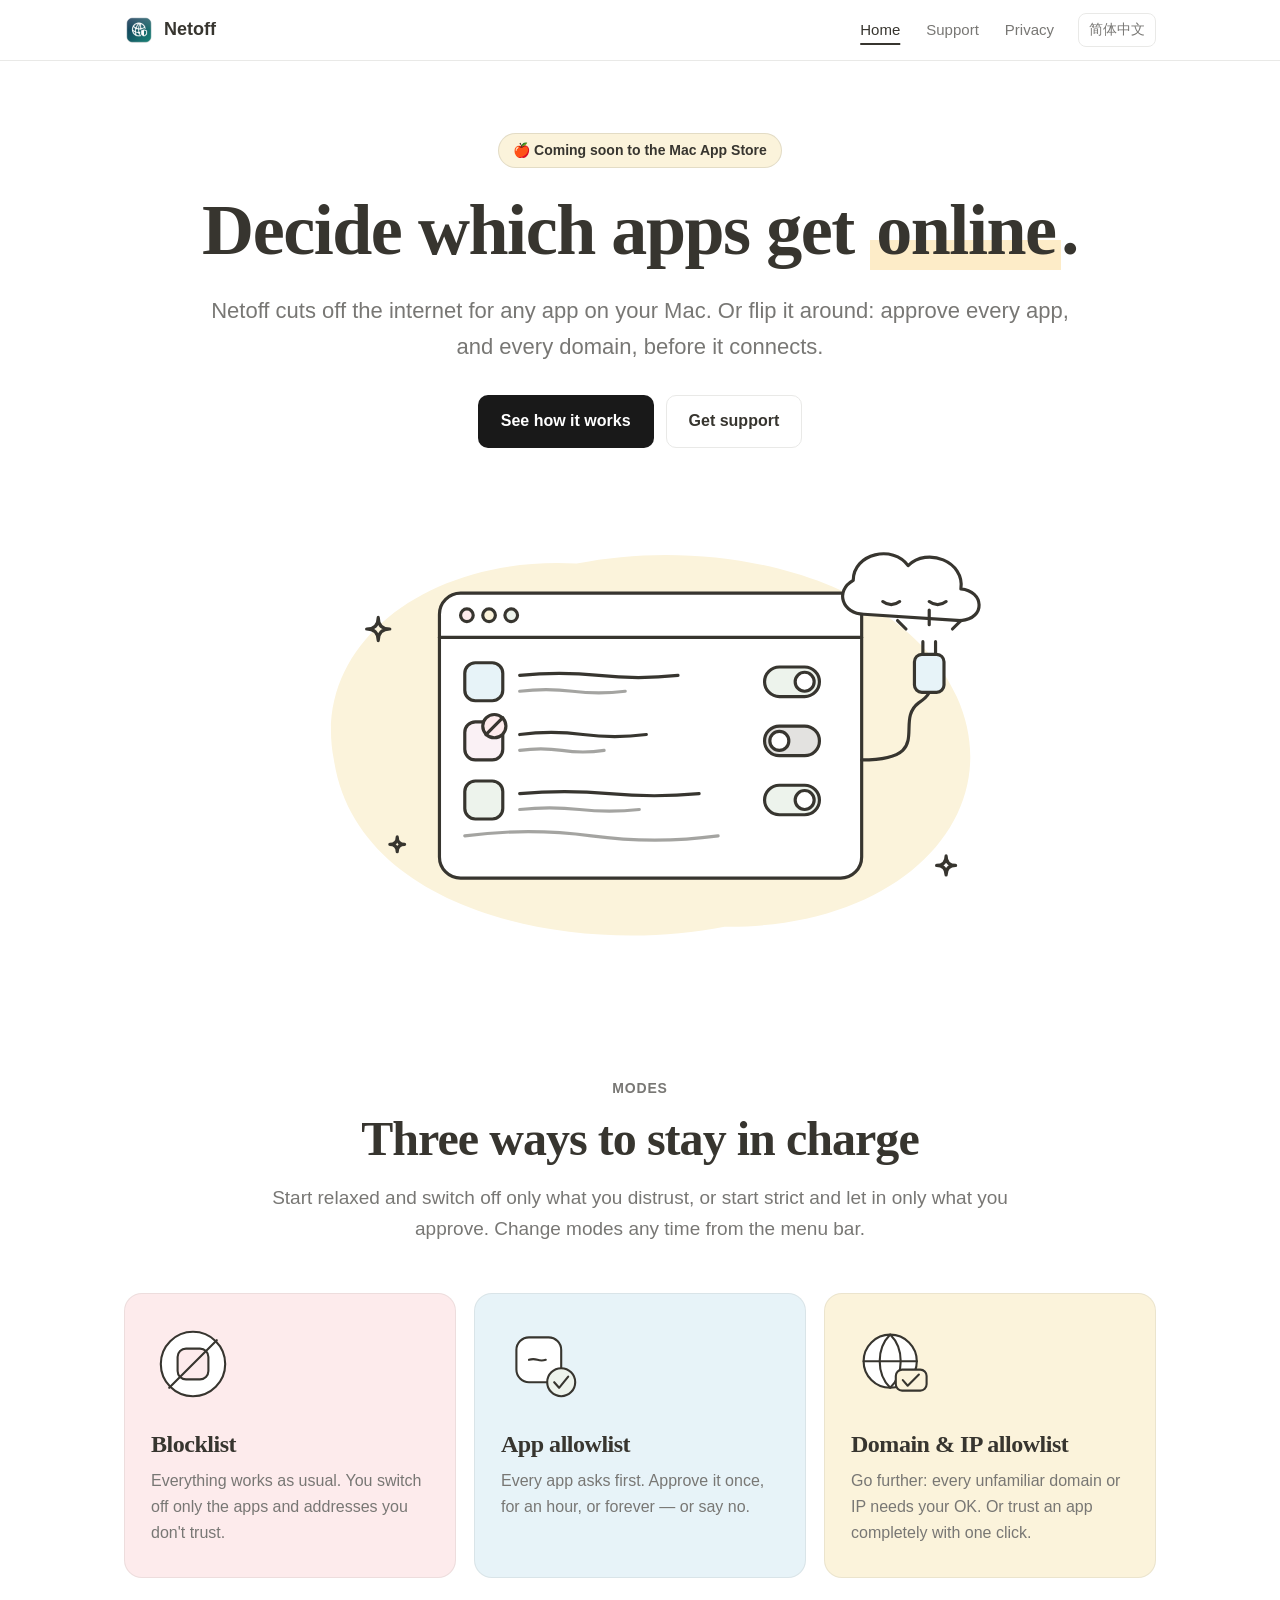
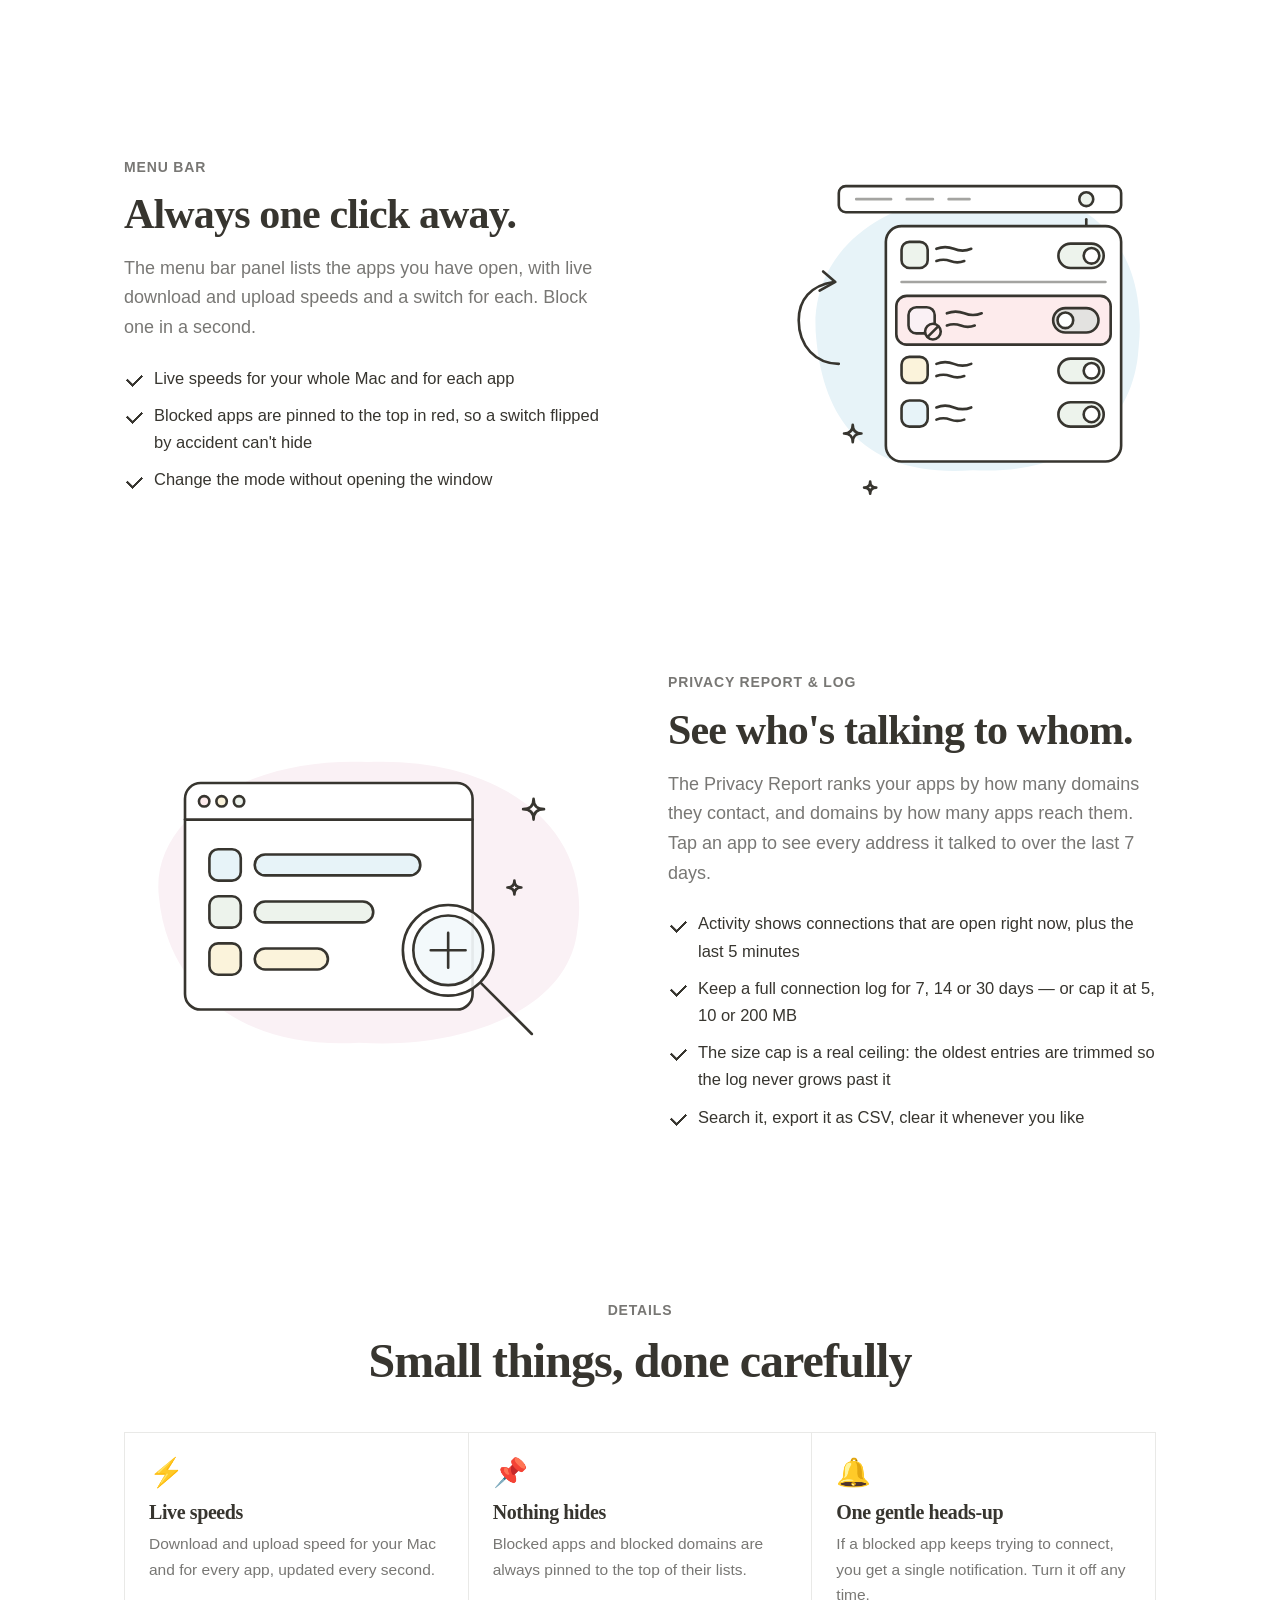
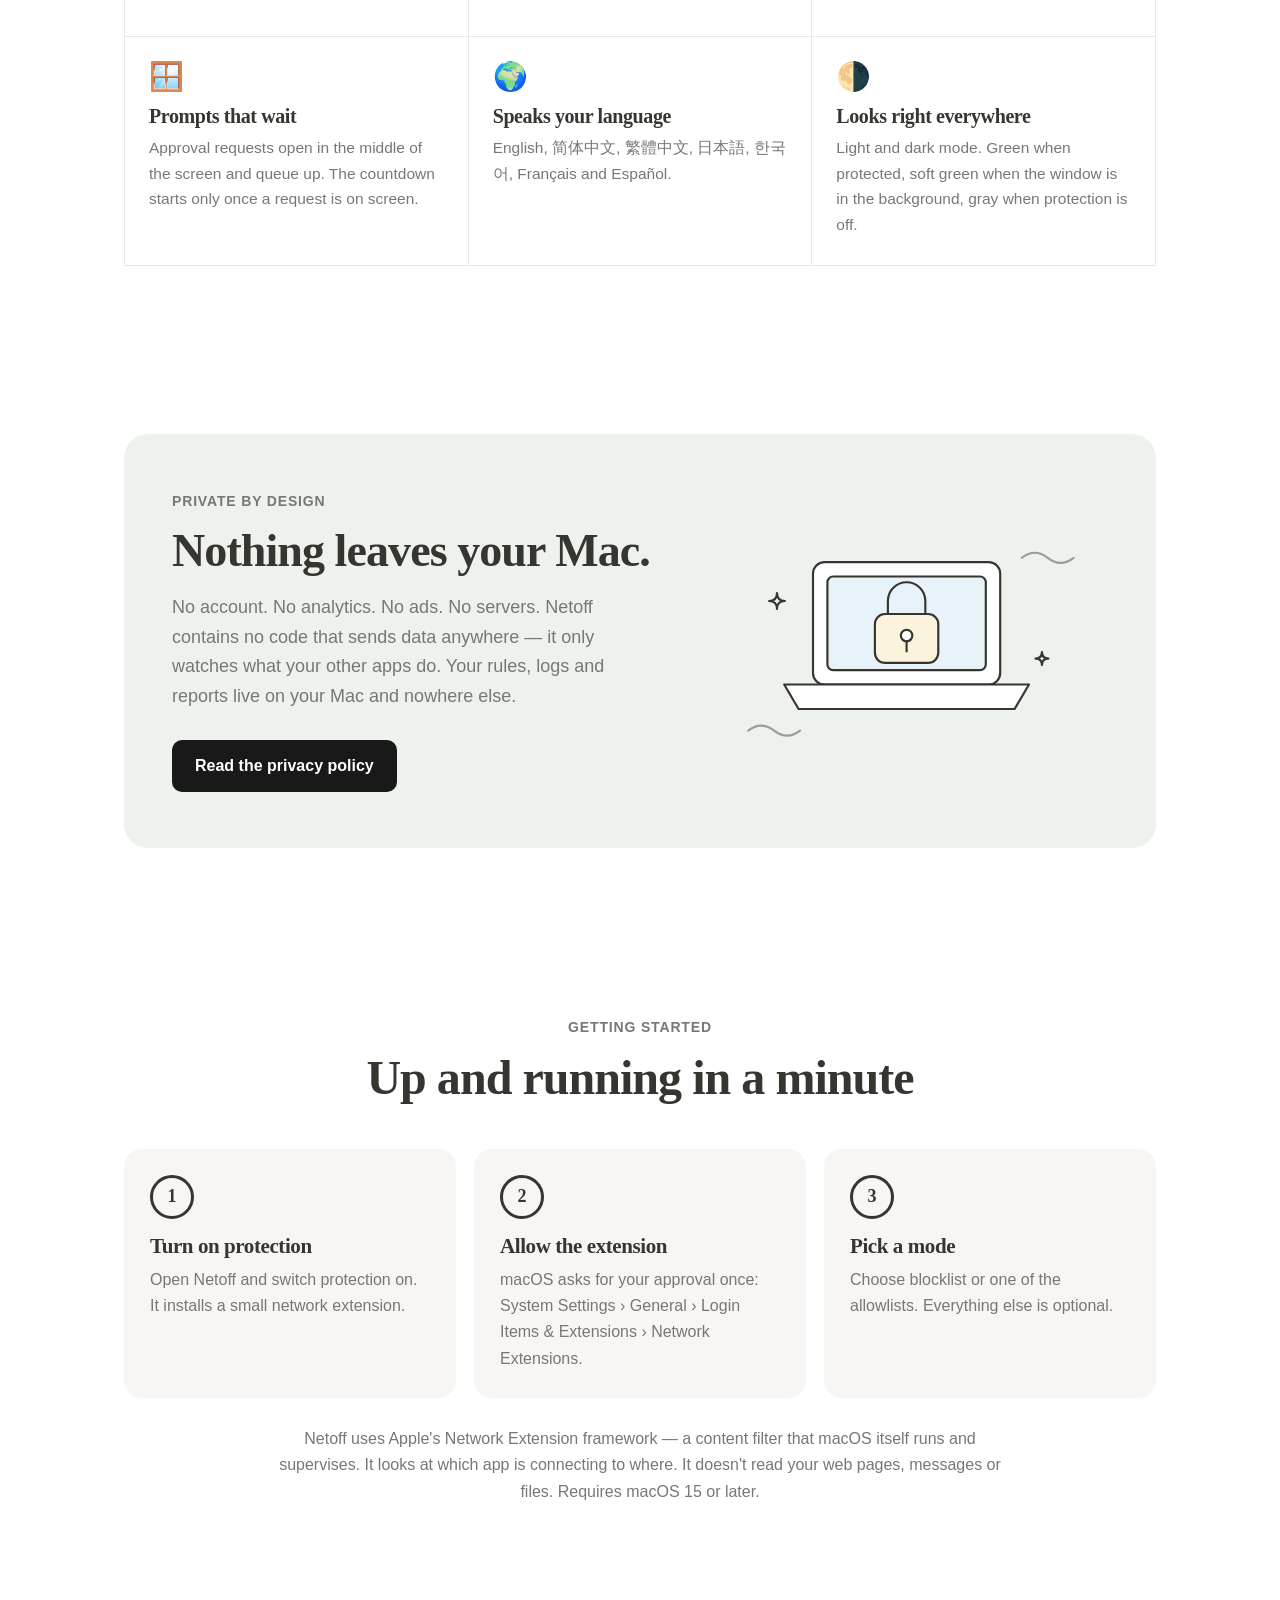
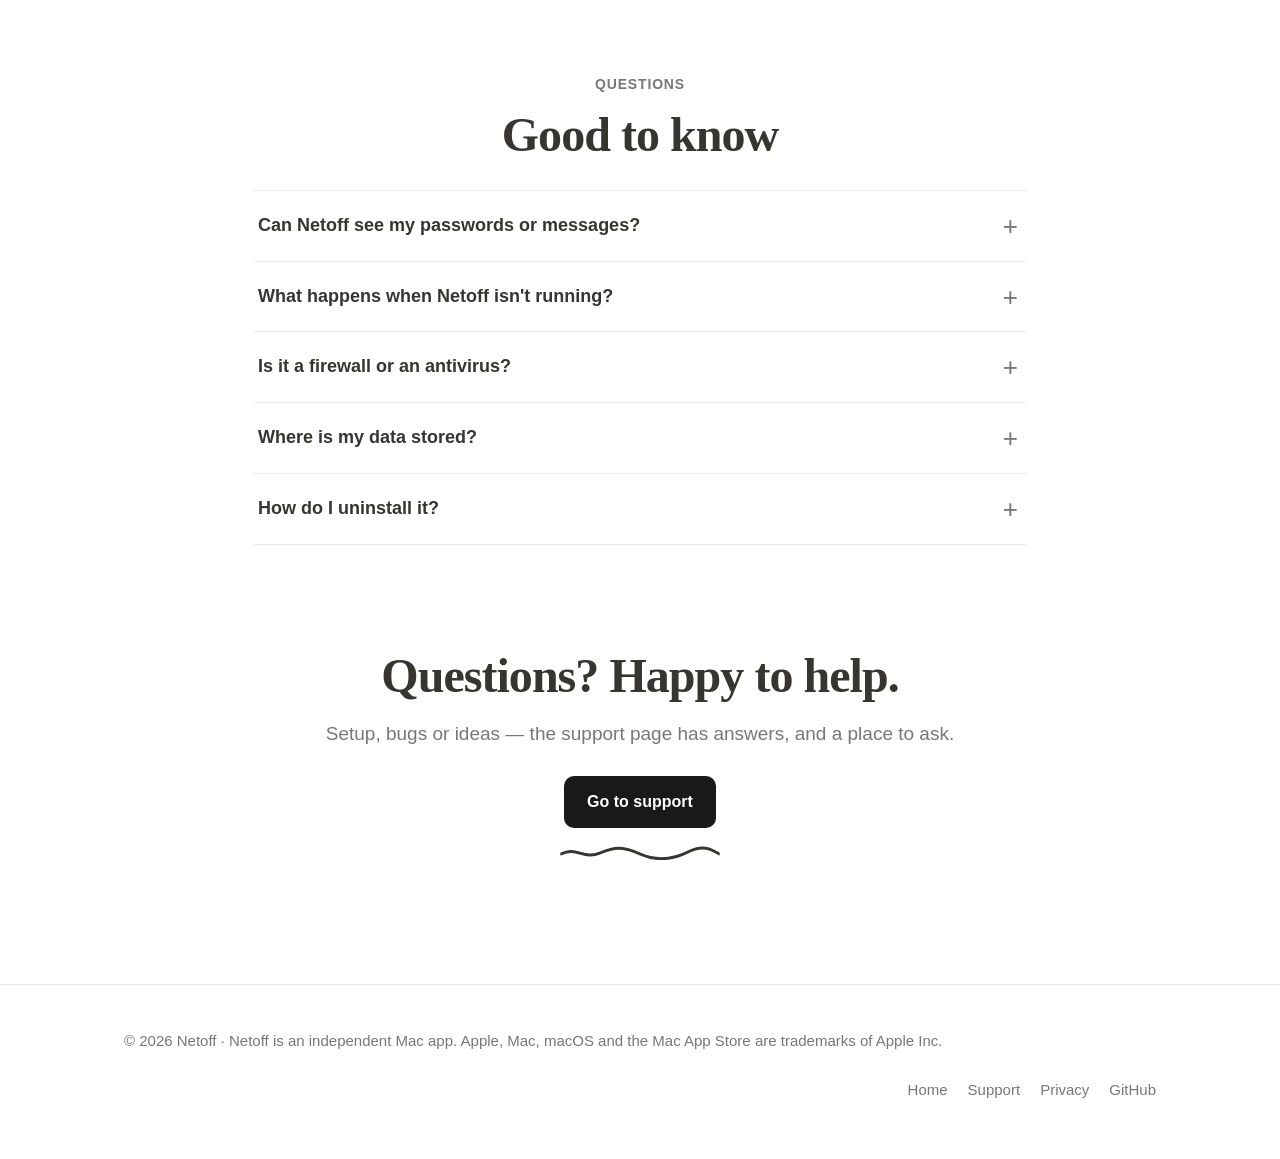
==== index.html @ 0791eb42 "Add Netoff website: home, privacy policy and support (en, zh-Hans) Static site for GitHub Pages in a" ====
<!doctype html>
<html lang="en">
<head>
<meta charset="utf-8">
<meta name="viewport" content="width=device-width, initial-scale=1">
<title>Netoff — Decide which apps get online</title>
<meta name="description" content="Netoff for Mac blocks internet access app by app, or asks you to approve every app and every domain first. Live speeds, a privacy report and a connection log. Nothing leaves your Mac.">
<meta name="color-scheme" content="light dark">
<link rel="canonical" href="https://boxhezibox.github.io/netoff/">
<link rel="alternate" hreflang="en" href="https://boxhezibox.github.io/netoff/">
<link rel="alternate" hreflang="zh-Hans" href="https://boxhezibox.github.io/netoff/zh/">
<link rel="alternate" hreflang="x-default" href="https://boxhezibox.github.io/netoff/">
<link rel="icon" type="image/png" sizes="32x32" href="assets/favicon-32.png">
<link rel="apple-touch-icon" href="assets/icon-180.png">
<meta property="og:type" content="website">
<meta property="og:title" content="Netoff — Decide which apps get online">
<meta property="og:description" content="Netoff for Mac blocks internet access app by app, or asks you to approve every app and every domain first. Live speeds, a privacy report and a connection log. Nothing leaves your Mac.">
<meta property="og:image" content="https://boxhezibox.github.io/netoff/assets/icon-512.png">
<meta name="twitter:card" content="summary">
<link rel="stylesheet" href="assets/style.css">
</head>
<body>
<a class="skip" href="#main">Skip to content</a>
<header class="nav"><div class="wrap">
  <a class="brand" href="./" aria-label="Netoff"><img src="assets/icon-180.png" alt="" width="30" height="30"><span>Netoff</span></a>
  <a class="link hide-sm" href="index.html" aria-current="page">Home</a>
  <a class="link" href="support.html">Support</a>
  <a class="link" href="privacy.html">Privacy</a>
  <a class="lang" href="zh/index.html" hreflang="zh-Hans" lang="zh-Hans">简体中文</a>
</div></header>
<main id="main">

<div class="wrap hero">
  <span class="pill">🍎 Coming soon to the Mac App Store</span>
  <h1>Decide which apps get <span class="mark">online</span>.</h1>
  <p class="sub">Netoff cuts off the internet for any app on your Mac. Or flip it around: approve every app, and every domain, before it connects.</p>
  <div class="cta"><a class="btn primary" href="#how">See how it works</a><a class="btn ghost" href="support.html">Get support</a></div>
  <div class="art"><svg class="doodle" viewBox="0 0 720 440" role="img" aria-label="A Mac window with three apps, one switched off, and a cable unplugged from the cloud" xmlns="http://www.w3.org/2000/svg">
  <path class="f-y" d="M70 250 C48 140 160 56 300 64 C440 36 610 80 660 190 C710 300 610 410 440 408 C300 436 92 396 70 250Z"/>
  <rect class="ink f-w" x="170" y="92" width="400" height="270" rx="20"/>
  <path class="ink" d="M170 134 H570"/>
  <circle class="ink f-r" cx="196" cy="113" r="6"/><circle class="ink f-y" cx="217" cy="113" r="6"/><circle class="ink f-g" cx="238" cy="113" r="6"/>
  <rect class="ink f-b" x="194" y="158" width="36" height="36" rx="10"/><path class="ink" d="M246 170 q37.5 -4 75.0 0 t75.0 0"/><path class="ink soft" d="M246 185 q25.0 -3 50.0 0 t50.0 0"/><rect class="ink f-g" x="478" y="162" width="52" height="28" rx="14"/><circle class="ink f-w" cx="516" cy="176" r="9"/>
  <rect class="ink f-p" x="194" y="214" width="36" height="36" rx="10"/><path class="ink" d="M246 226 q30.0 -4 60.0 0 t60.0 0"/><path class="ink soft" d="M246 241 q20.0 -3 40.0 0 t40.0 0"/><rect class="ink f-gray" x="478" y="218" width="52" height="28" rx="14"/><circle class="ink f-w" cx="492" cy="232" r="9"/><circle class="ink f-r" cx="222" cy="218" r="11"/><path class="ink" d="M214 226 L230 210"/>
  <rect class="ink f-g" x="194" y="270" width="36" height="36" rx="10"/><path class="ink" d="M246 282 q42.5 -4 85.0 0 t85.0 0"/><path class="ink soft" d="M246 297 q28.333333333333332 -3 56.666666666666664 0 t56.666666666666664 0"/><rect class="ink f-g" x="478" y="274" width="52" height="28" rx="14"/><circle class="ink f-w" cx="516" cy="288" r="9"/>
  <path class="ink soft" d="M194 322 q60 -8 120 0 t120 0"/>
  <path class="ink f-w" d="M572 112 C552 112 544 90 562 80 C562 54 600 46 614 66 C632 48 668 62 664 88 C686 90 688 116 664 118 Z"/>
  <path class="ink" d="M590 100 q8 6 16 0 M634 100 q8 6 16 0"/>
  <path class="ink" d="M570 250 C640 250 600 214 624 196 C636 188 634 184 634 184"/>
  <rect class="ink f-b" x="620" y="150" width="28" height="36" rx="7" transform="rotate(0)"/>
  <path class="ink" d="M628 150 V138 M640 150 V138"/>
  <path class="ink" d="M612 126 l-8 -8 M634 122 V108 M656 126 l8 -8"/>
  <path class="ink" d="M112 115 Q112 126 123 126 Q112 126 112 137 Q112 126 101 126 Q112 126 112 115Z"/><path class="ink" d="M650 341 Q650 350 659 350 Q650 350 650 359 Q650 350 641 350 Q650 350 650 341Z"/><path class="ink" d="M130 323 Q130 330 137 330 Q130 330 130 337 Q130 330 123 330 Q130 330 130 323Z"/>
</svg></div>
</div>

<section id="modes"><div class="wrap">
  <div class="center"><div class="eyebrow">Modes</div><h2 class="title">Three ways to stay in charge</h2>
  <p class="lead">Start relaxed and switch off only what you distrust, or start strict and let in only what you approve. Change modes any time from the menu bar.</p></div>
  <div class="cards">
    <div class="card bg-r"><div class="ic"><svg class="doodle" viewBox="0 0 120 120" aria-hidden="true" xmlns="http://www.w3.org/2000/svg">
  <circle class="ink f-w" cx="60" cy="60" r="46"/>
  <rect class="ink f-r" x="38" y="38" width="44" height="44" rx="12"/>
  <path class="ink" d="M26 94 L94 26"/>
</svg></div><h3>Blocklist</h3><p>Everything works as usual. You switch off only the apps and addresses you don't trust.</p></div>
    <div class="card bg-b"><div class="ic"><svg class="doodle" viewBox="0 0 120 120" aria-hidden="true" xmlns="http://www.w3.org/2000/svg">
  <rect class="ink f-w" x="22" y="22" width="64" height="64" rx="18"/>
  <path class="ink" d="M40 54 q6 -2 12 0 t12 0"/>
  <circle class="ink f-g" cx="86" cy="86" r="20"/>
  <path class="ink" d="M76 86 l7 8 l13 -16"/>
</svg></div><h3>App allowlist</h3><p>Every app asks first. Approve it once, for an hour, or forever — or say no.</p></div>
    <div class="card bg-y"><div class="ic"><svg class="doodle" viewBox="0 0 120 120" aria-hidden="true" xmlns="http://www.w3.org/2000/svg">
  <circle class="ink f-w" cx="56" cy="56" r="38"/>
  <path class="ink" d="M18 56 H94 M56 18 C36 38 36 74 56 94 M56 18 C76 38 76 74 56 94"/>
  <rect class="ink f-y" x="64" y="68" width="44" height="30" rx="9"/>
  <path class="ink" d="M74 83 l7 8 l16 -16"/>
</svg></div><h3>Domain &amp; IP allowlist</h3><p>Go further: every unfamiliar domain or IP needs your OK. Or trust an app completely with one click.</p></div>
  </div>
</div></section>

<section><div class="wrap split">
  <div class="text">
    <div class="eyebrow">Menu bar</div>
    <h2>Always one click away.</h2>
    <p>The menu bar panel lists the apps you have open, with live download and upload speeds and a switch for each. Block one in a second.</p>
    <ul class="ticks">
      <li>Live speeds for your whole Mac and for each app</li>
      <li>Blocked apps are pinned to the top in red, so a switch flipped by accident can't hide</li>
      <li>Change the mode without opening the window</li>
    </ul>
  </div>
  <div><svg class="doodle" viewBox="0 0 560 400" role="img" aria-label="A menu bar panel listing apps with switches, a blocked app pinned at the top in red" xmlns="http://www.w3.org/2000/svg">
  <path class="f-b" d="M170 220 C160 120 250 50 380 54 C490 46 552 124 540 232 C534 330 450 378 350 372 C240 380 180 330 170 220Z"/>
  <rect class="ink f-w" x="196" y="46" width="324" height="30" rx="8"/>
  <path class="ink soft" d="M216 61 h40 M274 61 h30 M322 61 h24"/>
  <circle class="ink f-g" cx="480" cy="61" r="8"/>
  <path class="ink" d="M480 84 V92" />
  <rect class="ink f-w" x="250" y="92" width="270" height="270" rx="18"/>
  <rect class="ink f-g" x="268" y="110" width="30" height="30" rx="9"/>
  <path class="ink" d="M308 118 q10 -4 20 0 t20 0 M308 132 q8 -3 16 0 t16 0"/>
  <rect class="ink f-g" x="448" y="112" width="52" height="28" rx="14"/><circle class="ink f-w" cx="486" cy="126" r="9"/>
  <path class="ink soft" d="M268 156 H502"/>
  <rect class="ink f-r" x="262" y="172" width="246" height="56" rx="12"/>
  <rect class="ink f-p" x="276" y="185" width="30" height="30" rx="9"/>
  <circle class="ink f-r" cx="304" cy="213" r="9"/><path class="ink" d="M298 219 L310 207"/>
  <path class="ink" d="M320 192 q10 -4 20 0 t20 0 M320 206 q8 -3 16 0 t16 0"/>
  <rect class="ink f-gray" x="442" y="186" width="52" height="28" rx="14"/><circle class="ink f-w" cx="456" cy="200" r="9"/>
  <rect class="ink f-y" x="268" y="242" width="30" height="30" rx="9"/>
  <path class="ink" d="M308 250 q10 -4 20 0 t20 0 M308 264 q8 -3 16 0 t16 0"/>
  <rect class="ink f-g" x="448" y="244" width="52" height="28" rx="14"/><circle class="ink f-w" cx="486" cy="258" r="9"/>
  <rect class="ink f-b" x="268" y="292" width="30" height="30" rx="9"/>
  <path class="ink" d="M308 300 q10 -4 20 0 t20 0 M308 314 q8 -3 16 0 t16 0"/>
  <rect class="ink f-g" x="448" y="294" width="52" height="28" rx="14"/><circle class="ink f-w" cx="486" cy="308" r="9"/>
  <path class="ink" d="M196 250 C170 250 150 230 150 200 C150 176 164 160 190 156" /><path class="ink" d="M178 144 l14 12 l-18 10"/>
  <path class="ink" d="M212 320 Q212 330 222 330 Q212 330 212 340 Q212 330 202 330 Q212 330 212 320Z"/><path class="ink" d="M232 385 Q232 392 239 392 Q232 392 232 399 Q232 392 225 392 Q232 392 232 385Z"/>
</svg></div>
</div></section>

<section><div class="wrap split rev">
  <div class="text">
    <div class="eyebrow">Privacy report &amp; log</div>
    <h2>See who's talking to whom.</h2>
    <p>The Privacy Report ranks your apps by how many domains they contact, and domains by how many apps reach them. Tap an app to see every address it talked to over the last 7 days.</p>
    <ul class="ticks">
      <li>Activity shows connections that are open right now, plus the last 5 minutes</li>
      <li>Keep a full connection log for 7, 14 or 30 days — or cap it at 5, 10 or 200&nbsp;MB</li>
      <li>The size cap is a real ceiling: the oldest entries are trimmed so the log never grows past it</li>
      <li>Search it, export it as CSV, clear it whenever you like</li>
    </ul>
  </div>
  <div><svg class="doodle" viewBox="0 0 560 400" role="img" aria-label="A report window with ranked bars and a magnifying glass" xmlns="http://www.w3.org/2000/svg">
  <path class="f-p" d="M40 200 C30 110 140 40 280 46 C430 40 540 120 520 240 C510 330 390 376 270 368 C140 376 50 310 40 200Z"/>
  <rect class="ink f-w" x="70" y="70" width="330" height="260" rx="18"/>
  <path class="ink" d="M70 112 H400"/>
  <circle class="ink f-r" cx="92" cy="91" r="6"/><circle class="ink f-y" cx="112" cy="91" r="6"/><circle class="ink f-g" cx="132" cy="91" r="6"/>
  <rect class="ink f-b" x="98" y="146" width="36" height="36" rx="10"/>
  <rect class="ink f-b" x="150" y="152" width="190" height="24" rx="12"/>
  <rect class="ink f-g" x="98" y="200" width="36" height="36" rx="10"/>
  <rect class="ink f-g" x="150" y="206" width="136" height="24" rx="12"/>
  <rect class="ink f-y" x="98" y="254" width="36" height="36" rx="10"/>
  <rect class="ink f-y" x="150" y="260" width="84" height="24" rx="12"/>
  <circle class="ink f-w" cx="372" cy="262" r="52" fill-opacity=".85"/>
  <circle class="ink f-b" cx="372" cy="262" r="40" fill-opacity=".5"/>
  <path class="ink" d="M410 300 L468 358" stroke-width="9"/>
  <path class="ink" d="M352 262 h40 M372 242 v40" stroke-width="3"/>
  <path class="ink" d="M470 88 Q470 100 482 100 Q470 100 470 112 Q470 100 458 100 Q470 100 470 88Z"/><path class="ink" d="M448 182 Q448 190 456 190 Q448 190 448 198 Q448 190 440 190 Q448 190 448 182Z"/>
</svg></div>
</div></section>

<section><div class="wrap">
  <div class="center"><div class="eyebrow">Details</div><h2 class="title">Small things, done carefully</h2></div>
  <div class="grid6">
    <div><div class="emo">⚡</div><h3>Live speeds</h3><p>Download and upload speed for your Mac and for every app, updated every second.</p></div>
    <div><div class="emo">📌</div><h3>Nothing hides</h3><p>Blocked apps and blocked domains are always pinned to the top of their lists.</p></div>
    <div><div class="emo">🔔</div><h3>One gentle heads-up</h3><p>If a blocked app keeps trying to connect, you get a single notification. Turn it off any time.</p></div>
    <div><div class="emo">🪟</div><h3>Prompts that wait</h3><p>Approval requests open in the middle of the screen and queue up. The countdown starts only once a request is on screen.</p></div>
    <div><div class="emo">🌍</div><h3>Speaks your language</h3><p>English, 简体中文, 繁體中文, 日本語, 한국어, Français and Español.</p></div>
    <div><div class="emo">🌗</div><h3>Looks right everywhere</h3><p>Light and dark mode. Green when protected, soft green when the window is in the background, gray when protection is off.</p></div>
  </div>
</div></section>

<section><div class="wrap"><div class="band bg-g">
  <div>
    <div class="eyebrow">Private by design</div>
    <h2>Nothing leaves your Mac.</h2>
    <p>No account. No analytics. No ads. No servers. Netoff contains no code that sends data anywhere — it only watches what your other apps do. Your rules, logs and reports live on your Mac and nowhere else.</p>
    <a class="btn primary" href="privacy.html">Read the privacy policy</a>
  </div>
  <div><svg class="doodle" viewBox="0 0 560 400" role="img" aria-label="A laptop with a padlock: data stays on this Mac" xmlns="http://www.w3.org/2000/svg">
  <path class="f-g" d="M40 210 C34 110 140 44 280 48 C430 40 534 120 520 236 C512 330 392 376 270 368 C140 376 50 320 40 210Z"/>
  <rect class="ink f-w" x="150" y="96" width="260" height="170" rx="16"/>
  <rect class="ink f-b" x="170" y="116" width="220" height="130" rx="8"/>
  <path class="ink f-w" d="M110 266 H450 L430 300 H130 Z"/>
  <rect class="ink f-y" x="236" y="168" width="88" height="68" rx="14"/>
  <path class="ink" d="M254 168 v-18 a26 26 0 0 1 52 0 v18"/>
  <circle class="ink f-w" cx="280" cy="198" r="8"/><path class="ink" d="M280 206 v14"/>
  <path class="ink soft" d="M60 330 q18 -14 36 0 t36 0 M440 90 q18 -14 36 0 t36 0"/>
  <path class="ink" d="M100 139 Q100 150 111 150 Q100 150 100 161 Q100 150 89 150 Q100 150 100 139Z"/><path class="ink" d="M468 221 Q468 230 477 230 Q468 230 468 239 Q468 230 459 230 Q468 230 468 221Z"/>
</svg></div>
</div></div></section>

<section id="how"><div class="wrap">
  <div class="center"><div class="eyebrow">Getting started</div><h2 class="title">Up and running in a minute</h2></div>
  <div class="steps">
    <div class="step"><h3>Turn on protection</h3><p>Open Netoff and switch protection on. It installs a small network extension.</p></div>
    <div class="step"><h3>Allow the extension</h3><p>macOS asks for your approval once: System Settings › General › Login Items &amp; Extensions › Network Extensions.</p></div>
    <div class="step"><h3>Pick a mode</h3><p>Choose blocklist or one of the allowlists. Everything else is optional.</p></div>
  </div>
  <p class="note">Netoff uses Apple's Network Extension framework — a content filter that macOS itself runs and supervises. It looks at which app is connecting to where. It doesn't read your web pages, messages or files. Requires macOS 15 or later.</p>
</div></section>

<section><div class="wrap" style="max-width:820px">
  <div class="center" style="margin-bottom:28px"><div class="eyebrow">Questions</div><h2 class="title">Good to know</h2></div>
  <details><summary>Can Netoff see my passwords or messages?</summary><div class="a"><p>No. Netoff sees which app opens a connection, to which domain or IP address, on which port. It does not read the contents of your traffic. The only data it looks inside is plain DNS answers, in memory, to put a name next to an IP address.</p></div></details>
  <details><summary>What happens when Netoff isn't running?</summary><div class="a"><p>The filter lives in a system extension, so your rules keep working even when the Netoff window is closed. Connections that would need your approval are allowed or blocked — your choice in Settings — until Netoff is open again.</p></div></details>
  <details><summary>Is it a firewall or an antivirus?</summary><div class="a"><p>No. Netoff controls outgoing connections app by app. It isn't an inbound firewall and it doesn't scan for malware.</p></div></details>
  <details><summary>Where is my data stored?</summary><div class="a"><p>Only on your Mac. Rules, the privacy report and the connection log never leave it. See the <a href="privacy.html">privacy policy</a> for details, including how to delete everything.</p></div></details>
  <details><summary>How do I uninstall it?</summary><div class="a"><p>In Netoff, open Settings and choose “Uninstall Extension…”, then move the app to the Trash. Step by step on the <a href="support.html#uninstall">support page</a>.</p></div></details>
</div></section>

<section style="padding-top:20px"><div class="wrap center">
  <h2 class="title">Questions? Happy to help.</h2>
  <p class="lead">Setup, bugs or ideas — the support page has answers, and a place to ask.</p>
  <p style="margin-top:26px"><a class="btn primary" href="support.html">Go to support</a></p>
  <svg class="squiggle" viewBox="0 0 400 14" preserveAspectRatio="none" aria-hidden="true"><path class="ink" d="M2 8 C40 0 60 14 100 7 S160 1 200 8 S280 14 320 6 S380 4 398 8"/></svg>
</div></section>

</main>
<footer><div class="wrap">
  <span>© 2026 Netoff · Netoff is an independent Mac app. Apple, Mac, macOS and the Mac App Store are trademarks of Apple Inc.</span>
  <span class="links"><a href="index.html">Home</a><a href="support.html">Support</a><a href="privacy.html">Privacy</a><a href="https://github.com/boxhezibox/netoff/issues">GitHub</a></span>
</div></footer>
</body>
</html>
---- assets/style.css ----
/* Netoff website — a quiet, paper-like style: near-black ink, soft pastel blocks, hand-drawn doodles. */

:root {
  --bg: #ffffff;
  --bg-soft: #f7f6f3;
  --ink: #37352f;
  --ink-2: #787774;
  --line: #e9e9e7;
  --btn: #191919;
  --btn-ink: #ffffff;
  --yellow: #fbf3db;
  --blue: #e7f3f8;
  --pink: #faf1f5;
  --green: #edf3ec;
  --red: #fdebec;
  --purple: #f6f3f9;
  --gray: #e3e2e0;
  --hl: #fdecc8;
  --knob-green: #a8d5ae;
  --maxw: 1080px;
  --serif: ui-serif, "New York", "Iowan Old Style", "Palatino Linotype", Georgia, "Songti SC", "Noto Serif CJK SC", "Source Han Serif SC", serif;
  --sans: -apple-system, BlinkMacSystemFont, "Segoe UI", Helvetica, "PingFang SC", "PingFang TC", "Hiragino Sans", "Noto Sans CJK SC", "Microsoft YaHei", Arial, sans-serif, "Apple Color Emoji", "Segoe UI Emoji";
  color-scheme: light dark;
}

@media (prefers-color-scheme: dark) {
  :root {
    --bg: #191919;
    --bg-soft: #202020;
    --ink: #ffffffcf;
    --ink-2: #ffffff80;
    --line: #2f2f2f;
    --btn: #efeeec;
    --btn-ink: #191919;
    --yellow: #3f3924;
    --blue: #1f3440;
    --pink: #3d2c38;
    --green: #223a2b;
    --red: #472a2a;
    --purple: #322d40;
    --gray: #3a3a3a;
    --hl: #5a4a1f;
    --knob-green: #4f8f5b;
  }
}

* { box-sizing: border-box; }
html { scroll-behavior: smooth; -webkit-text-size-adjust: 100%; }
body {
  margin: 0;
  background: var(--bg);
  color: var(--ink);
  font-family: var(--sans);
  font-size: 17px;
  line-height: 1.65;
  -webkit-font-smoothing: antialiased;
}
a { color: inherit; text-decoration-color: var(--ink-2); text-underline-offset: 3px; }
a:hover { text-decoration-color: var(--ink); }
img { max-width: 100%; display: block; }
h1, h2, h3 { font-family: var(--serif); letter-spacing: -0.02em; line-height: 1.12; margin: 0; font-weight: 700; }
p { margin: 0 0 1em; }
.wrap { max-width: var(--maxw); margin: 0 auto; padding: 0 24px; }
.skip { position: absolute; left: -999px; }
.skip:focus { left: 12px; top: 12px; background: var(--bg); padding: 8px 12px; border-radius: 8px; z-index: 20; }

/* Doodles */
.doodle { width: 100%; height: auto; overflow: visible; }
.doodle .ink { stroke: var(--ink); stroke-width: 3; stroke-linecap: round; stroke-linejoin: round; fill: none; }
.doodle .soft { opacity: .45; }
.doodle .f-y { fill: var(--yellow); } .doodle .f-b { fill: var(--blue); } .doodle .f-p { fill: var(--pink); }
.doodle .f-g { fill: var(--green); } .doodle .f-r { fill: var(--red); } .doodle .f-w { fill: var(--bg); }
.doodle .f-gray { fill: var(--gray); }
.doodle path.f-y, .doodle path.f-b, .doodle path.f-p, .doodle path.f-g { stroke: none; }
.doodle .ink.f-y, .doodle .ink.f-b, .doodle .ink.f-p, .doodle .ink.f-g, .doodle .ink.f-r, .doodle .ink.f-w, .doodle .ink.f-gray { stroke: var(--ink); stroke-width: 3; }
.squiggle { width: 160px; height: 14px; display: block; margin: 18px auto 0; }
.squiggle .ink { stroke: var(--ink); stroke-width: 3; fill: none; stroke-linecap: round; }

/* Navigation */
.nav { position: sticky; top: 0; z-index: 10; background: color-mix(in srgb, var(--bg) 86%, transparent); backdrop-filter: saturate(180%) blur(14px); -webkit-backdrop-filter: saturate(180%) blur(14px); border-bottom: 1px solid var(--line); }
.nav .wrap { display: flex; align-items: center; gap: 22px; height: 60px; }
.brand { display: flex; align-items: center; gap: 10px; font-weight: 700; font-size: 18px; text-decoration: none; margin-right: auto; }
.brand img { width: 30px; height: 30px; border-radius: 8px; }
.nav a.link { text-decoration: none; font-size: 15px; color: var(--ink-2); padding: 6px 2px; }
.nav a.link:hover, .nav a.link[aria-current="page"] { color: var(--ink); }
.nav a.link[aria-current="page"] { text-decoration: underline; text-decoration-thickness: 2px; text-underline-offset: 8px; }
.nav .lang { white-space: nowrap; font-size: 14px; border: 1px solid var(--line); border-radius: 8px; padding: 4px 10px; text-decoration: none; color: var(--ink-2); }
.nav .lang:hover { color: var(--ink); background: var(--bg-soft); }

/* Buttons */
.btn { display: inline-flex; align-items: center; gap: 8px; padding: 12px 22px; border-radius: 10px; font-size: 16px; font-weight: 600; text-decoration: none; border: 1px solid transparent; transition: transform .15s ease, background .15s ease; }
.btn.primary { background: var(--btn); color: var(--btn-ink); }
.btn.primary:hover { transform: translateY(-1px); }
.btn.ghost { border-color: var(--line); background: var(--bg); }
.btn.ghost:hover { background: var(--bg-soft); }
.pill { display: inline-flex; align-items: center; gap: 8px; background: var(--yellow); border: 1px solid color-mix(in srgb, var(--ink) 12%, transparent); border-radius: 999px; padding: 5px 14px; font-size: 14px; font-weight: 600; }

/* Hero */
.hero { text-align: center; padding-top: 72px; padding-bottom: 24px; }
.hero h1 { font-size: clamp(38px, 6.4vw, 72px); margin: 22px auto 0; max-width: 13em; text-wrap: balance; }
h2.title, .split h2, .band h2 { text-wrap: balance; }
.hero .sub { font-size: clamp(18px, 2.2vw, 22px); color: var(--ink-2); max-width: 40em; margin: 22px auto 30px; }
.hero .cta { display: flex; gap: 12px; justify-content: center; flex-wrap: wrap; }
.hero .art { max-width: 760px; margin: 48px auto 0; }
.nb { display: inline-block; }
.mark { background: linear-gradient(transparent 62%, var(--hl) 62%); padding: 0 .08em; }

/* Sections */
section { padding: 84px 0; }
.eyebrow { font-size: 14px; font-weight: 600; letter-spacing: .06em; text-transform: uppercase; color: var(--ink-2); margin-bottom: 12px; }
h2.title { font-size: clamp(30px, 4.4vw, 48px); max-width: 16em; }
.lead { font-size: 19px; color: var(--ink-2); max-width: 42em; margin-top: 16px; }
.center { text-align: center; } .center h2.title, .center .lead { margin-left: auto; margin-right: auto; }

.cards { display: grid; grid-template-columns: repeat(3, 1fr); gap: 18px; margin-top: 48px; }
.card { border-radius: 18px; padding: 28px 26px 30px; border: 1px solid color-mix(in srgb, var(--ink) 8%, transparent); }
.card h3 { font-size: 24px; margin: 16px 0 10px; }
.card p { color: var(--ink-2); margin: 0; font-size: 16px; }
.card .ic { width: 84px; }
.bg-y { background: var(--yellow); } .bg-b { background: var(--blue); } .bg-p { background: var(--pink); }
.bg-g { background: var(--green); } .bg-r { background: var(--red); } .bg-pu { background: var(--purple); } .bg-soft { background: var(--bg-soft); }

.split { display: grid; grid-template-columns: 1fr 1fr; gap: 56px; align-items: center; }
.split.rev .text { order: 2; }
.split h2 { font-size: clamp(28px, 4vw, 42px); }
.split p { color: var(--ink-2); font-size: 18px; margin-top: 16px; }
.ticks { list-style: none; padding: 0; margin: 22px 0 0; display: grid; gap: 10px; }
.ticks li { padding-left: 30px; position: relative; font-size: 16.5px; }
.ticks li::before { content: ""; position: absolute; left: 2px; top: .5em; width: 14px; height: 8px; border-left: 3px solid var(--ink); border-bottom: 3px solid var(--ink); transform: rotate(-45deg) scale(.9); border-radius: 1px; }

.grid6 { display: grid; grid-template-columns: repeat(3, 1fr); gap: 0; margin-top: 44px; border-top: 1px solid var(--line); border-left: 1px solid var(--line); }
.grid6 > div { padding: 26px 24px 28px; border-right: 1px solid var(--line); border-bottom: 1px solid var(--line); }
.grid6 .emo { font-size: 28px; line-height: 1; margin-bottom: 14px; }
.grid6 h3 { font-size: 20px; margin-bottom: 8px; }
.grid6 p { margin: 0; color: var(--ink-2); font-size: 15.5px; }

.band { border-radius: 24px; padding: 56px 48px; display: grid; grid-template-columns: 1.1fr .9fr; gap: 40px; align-items: center; }
.band h2 { font-size: clamp(30px, 4.2vw, 46px); }
.band p { font-size: 18px; color: var(--ink-2); margin-top: 16px; }
.band .btn { margin-top: 10px; }

.steps { display: grid; grid-template-columns: repeat(3, 1fr); gap: 18px; margin-top: 44px; counter-reset: s; }
.step { background: var(--bg-soft); border-radius: 18px; padding: 26px; counter-increment: s; }
.step::before { content: counter(s); display: grid; place-items: center; width: 38px; height: 38px; border-radius: 50%; border: 3px solid var(--ink); font-family: var(--serif); font-weight: 700; font-size: 18px; margin-bottom: 16px; }
.step h3 { font-size: 21px; margin-bottom: 8px; }
.step p { margin: 0; color: var(--ink-2); font-size: 16px; }
.note { margin: 28px auto 0; color: var(--ink-2); font-size: 16px; max-width: 46em; text-align: center; }

details { border-bottom: 1px solid var(--line); }
details:first-of-type { border-top: 1px solid var(--line); }
summary { cursor: pointer; list-style: none; padding: 20px 40px 20px 4px; font-weight: 600; font-size: 18px; position: relative; }
summary::-webkit-details-marker { display: none; }
summary::after { content: "+"; position: absolute; right: 8px; top: 50%; transform: translateY(-50%); font-size: 26px; font-weight: 400; color: var(--ink-2); transition: transform .2s ease; }
details[open] summary::after { transform: translateY(-50%) rotate(45deg); }
details .a { padding: 0 4px 22px; color: var(--ink-2); max-width: 46em; }
details .a p:last-child { margin-bottom: 0; }

/* Document pages (privacy / support) */
.doc { padding-top: 64px; padding-bottom: 40px; }
.doc .head { max-width: 760px; margin: 0 auto; }
.doc h1 { font-size: clamp(36px, 5.6vw, 58px); margin-top: 14px; }
.doc .meta { color: var(--ink-2); font-size: 15px; margin-top: 14px; }
.doc .summary { background: var(--yellow); border-radius: 16px; padding: 22px 26px; margin: 36px auto 0; max-width: 760px; font-size: 18px; }
.doc .summary p:last-child { margin: 0; }
.doc article { max-width: 760px; margin: 0 auto; padding-top: 12px; }
.doc h2 { font-size: 28px; margin: 48px 0 14px; }
.doc h3 { font-size: 20px; margin: 28px 0 8px; }
.doc ul { padding-left: 1.3em; margin: 0 0 1em; }
.doc li { margin-bottom: .4em; }
.doc code, kbd { font-family: ui-monospace, "SF Mono", Menlo, monospace; font-size: .9em; background: var(--bg-soft); border: 1px solid var(--line); border-radius: 6px; padding: .1em .4em; }
.doc table { border-collapse: collapse; width: 100%; margin: 16px 0 24px; font-size: 15.5px; }
.doc th, .doc td { text-align: left; vertical-align: top; padding: 12px 14px; border-bottom: 1px solid var(--line); }
.doc th { font-weight: 600; background: var(--bg-soft); }
.callout { display: flex; gap: 14px; background: var(--blue); border-radius: 14px; padding: 18px 20px; margin: 22px 0; }
.callout .emo { font-size: 22px; line-height: 1.4; }
.callout p { margin: 0; }
.toc { max-width: 760px; margin: 28px auto 0; display: flex; flex-wrap: wrap; gap: 8px; }
.toc a { text-decoration: none; font-size: 14.5px; border: 1px solid var(--line); border-radius: 999px; padding: 5px 14px; color: var(--ink-2); }
.toc a:hover { color: var(--ink); background: var(--bg-soft); }
.support-cards { display: grid; grid-template-columns: repeat(3, 1fr); gap: 16px; max-width: 980px; margin: 44px auto 0; }
.support-cards .card { text-decoration: none; display: block; }
.support-cards .card h3 { font-size: 21px; margin: 6px 0 8px; }

/* Footer */
footer { border-top: 1px solid var(--line); padding: 44px 0 56px; margin-top: 40px; color: var(--ink-2); font-size: 15px; }
footer .wrap { display: flex; gap: 24px; flex-wrap: wrap; align-items: center; }
footer .links { display: flex; gap: 20px; flex-wrap: wrap; margin-left: auto; }
footer a { text-decoration: none; } footer a:hover { color: var(--ink); text-decoration: underline; }

@media (max-width: 860px) {
  body { font-size: 16.5px; }
  .cards, .steps, .support-cards { grid-template-columns: 1fr; }
  .split, .band { grid-template-columns: 1fr; gap: 28px; }
  .split.rev .text { order: 0; }
  .grid6 { grid-template-columns: 1fr 1fr; }
  .band { padding: 36px 26px; }
  section { padding: 60px 0; }
  .nav .wrap { gap: 14px; }
  .nav a.link.hide-sm { display: none; }
}
@media (max-width: 520px) { .grid6 { grid-template-columns: 1fr; } .hero { padding-top: 44px; } .nav .wrap { gap: 12px; } .brand span { display: none; } .nav a.link { font-size: 14px; } }
@media (max-width: 600px) { .doc table { table-layout: fixed; font-size: 14px; } .doc th, .doc td { padding: 10px 8px; overflow-wrap: anywhere; } }
@media (prefers-reduced-motion: reduce) { html { scroll-behavior: auto; } .btn { transition: none; } }
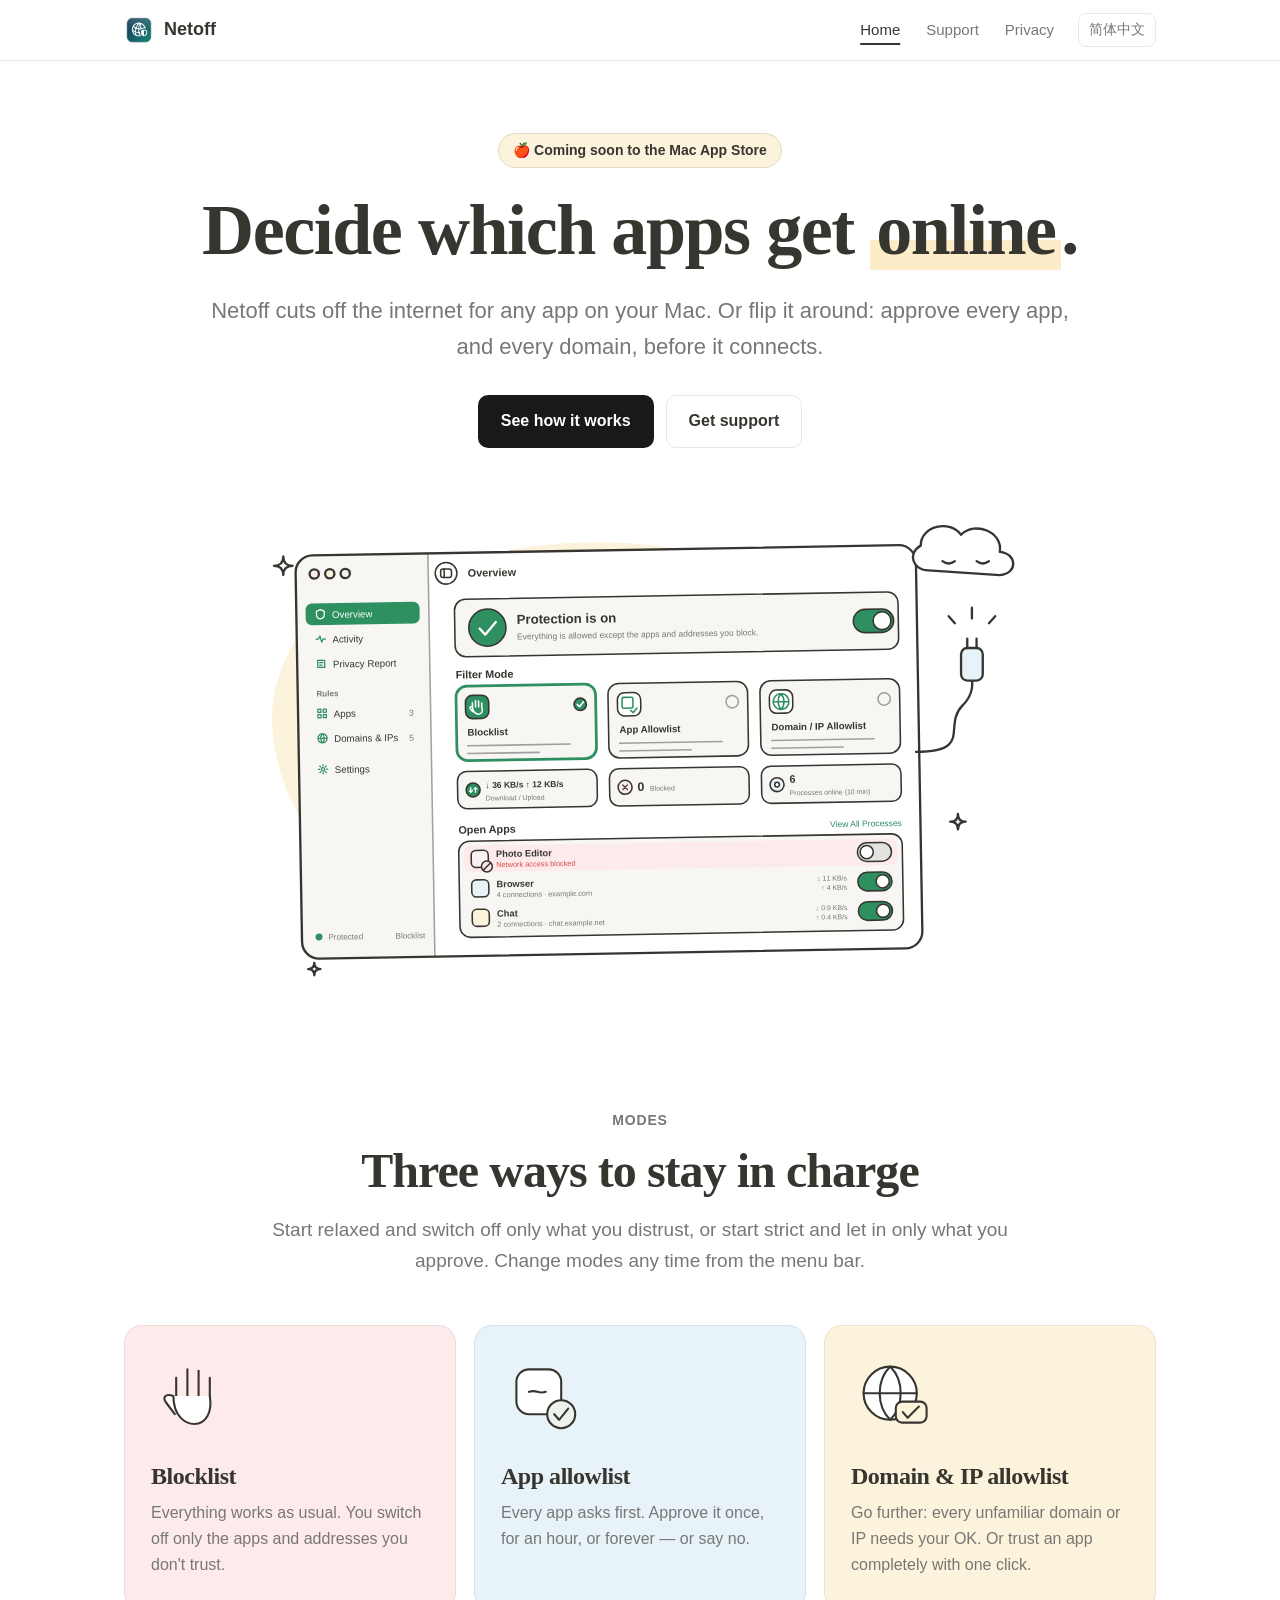
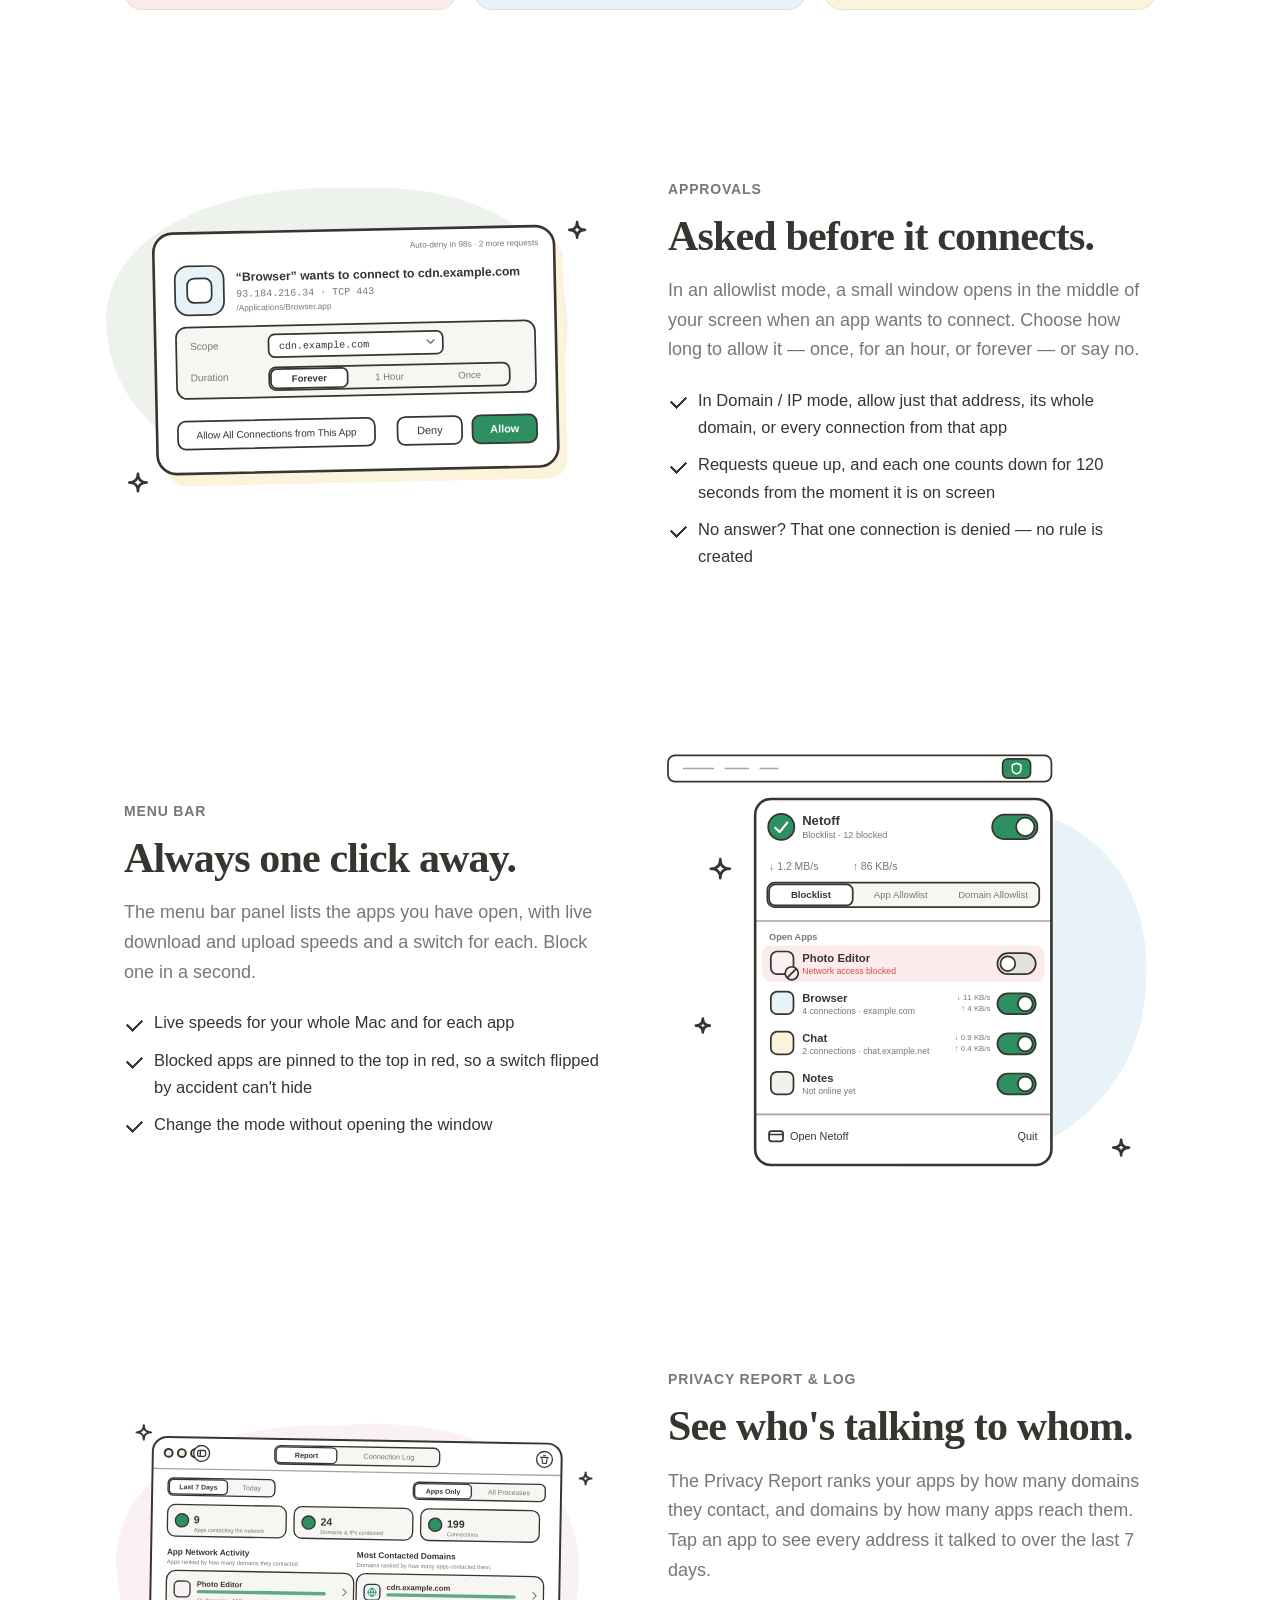
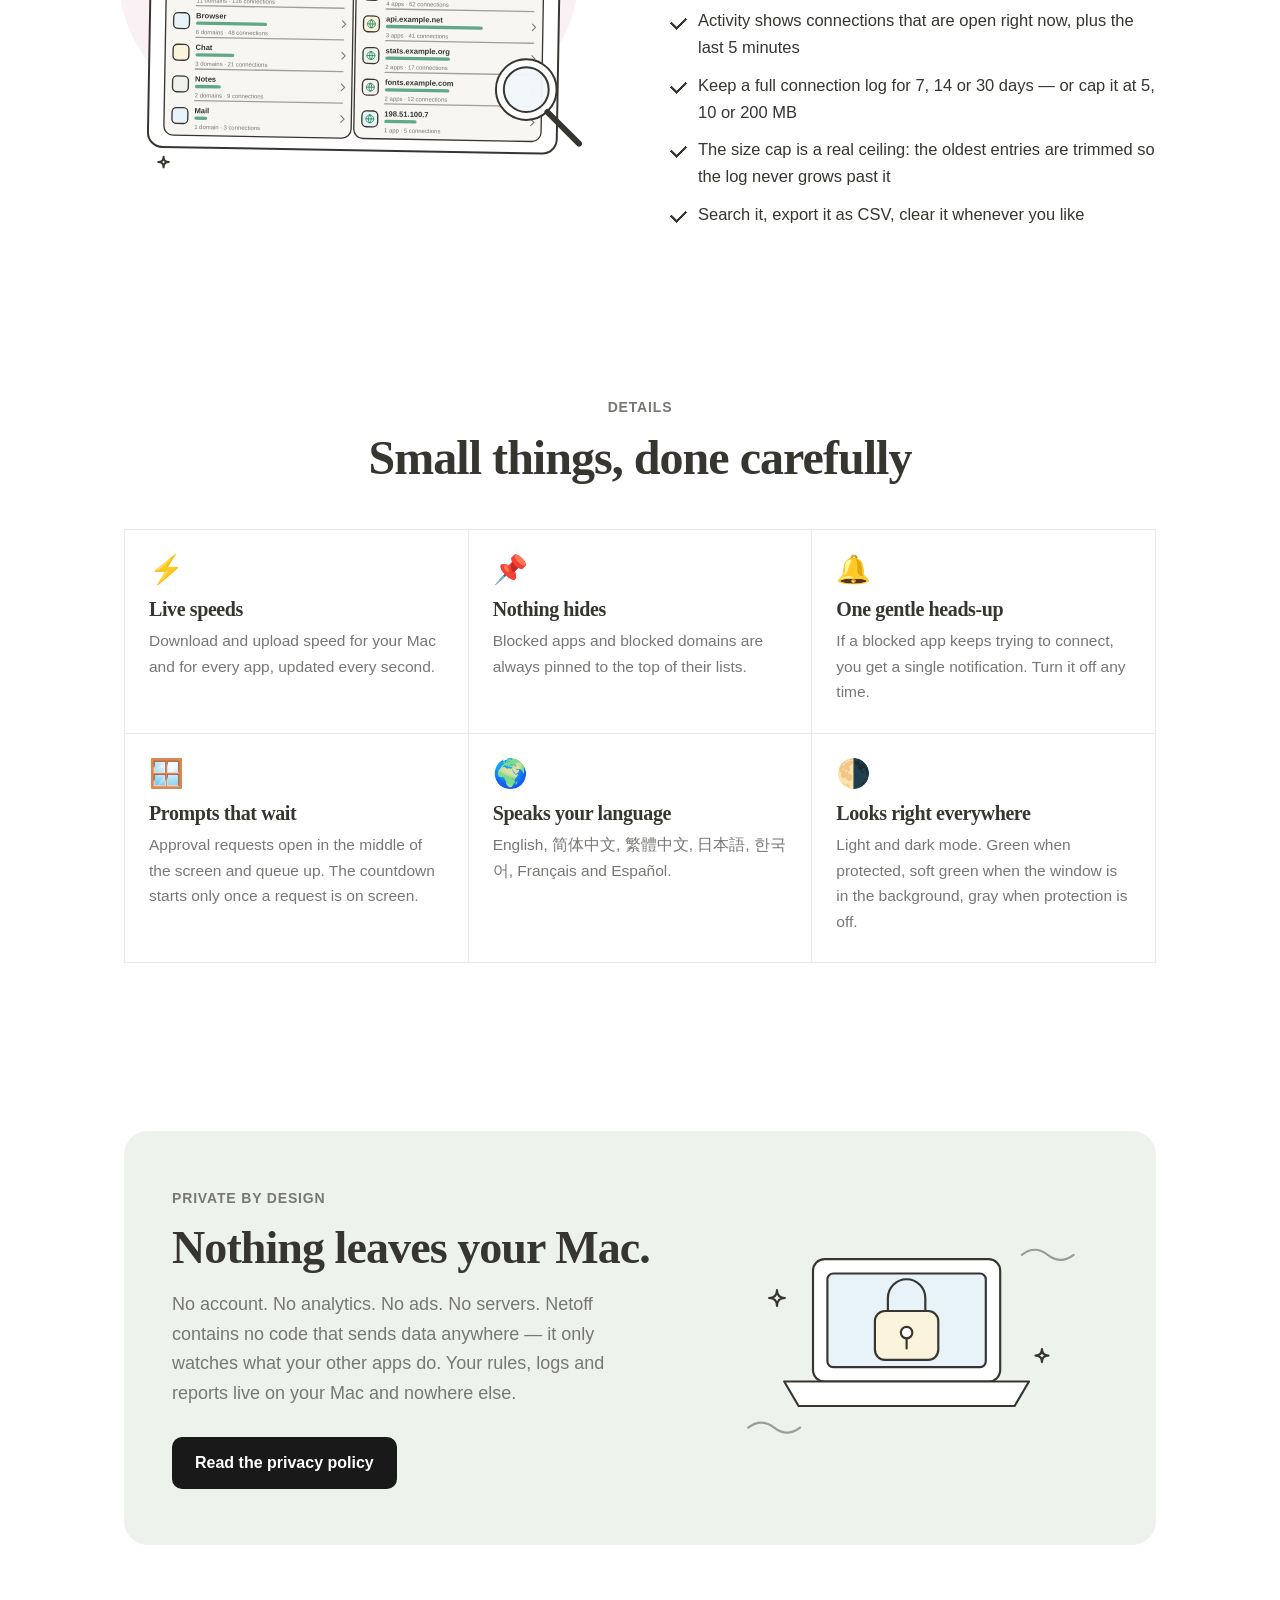
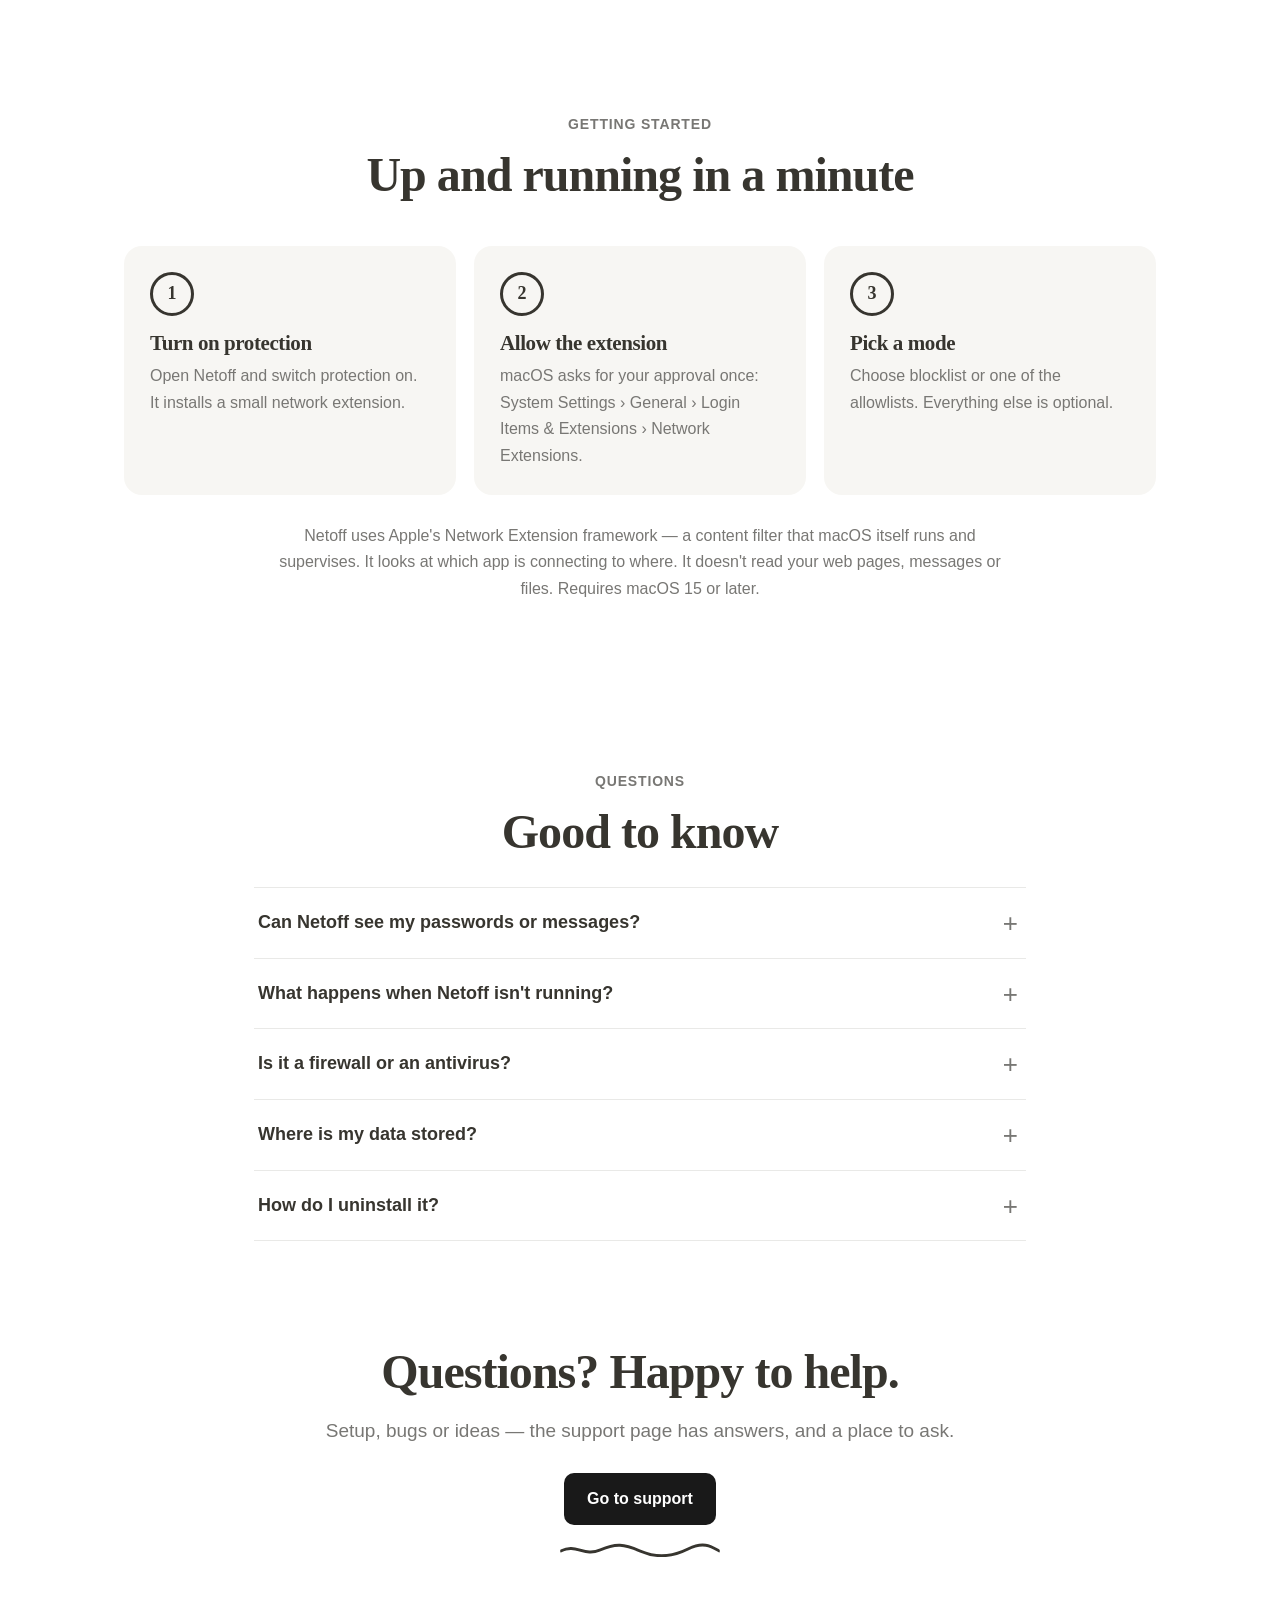
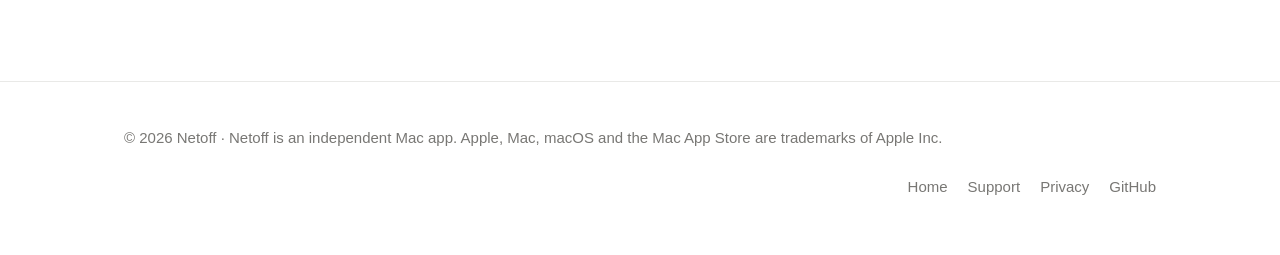
==== commit b7dfe8e2: "Redraw the site illustrations after the real app screens The hero, menu bar panel, report and approv" ====
--- a/index.html
+++ b/index.html
@@ -35,47 +35,31 @@
   <h1>Decide which apps get <span class="mark">online</span>.</h1>
   <p class="sub">Netoff cuts off the internet for any app on your Mac. Or flip it around: approve every app, and every domain, before it connects.</p>
   <div class="cta"><a class="btn primary" href="#how">See how it works</a><a class="btn ghost" href="support.html">Get support</a></div>
-  <div class="art"><svg class="doodle" viewBox="0 0 720 440" role="img" aria-label="A Mac window with three apps, one switched off, and a cable unplugged from the cloud" xmlns="http://www.w3.org/2000/svg">
-  <path class="f-y" d="M70 250 C48 140 160 56 300 64 C440 36 610 80 660 190 C710 300 610 410 440 408 C300 436 92 396 70 250Z"/>
-  <rect class="ink f-w" x="170" y="92" width="400" height="270" rx="20"/>
-  <path class="ink" d="M170 134 H570"/>
-  <circle class="ink f-r" cx="196" cy="113" r="6"/><circle class="ink f-y" cx="217" cy="113" r="6"/><circle class="ink f-g" cx="238" cy="113" r="6"/>
-  <rect class="ink f-b" x="194" y="158" width="36" height="36" rx="10"/><path class="ink" d="M246 170 q37.5 -4 75.0 0 t75.0 0"/><path class="ink soft" d="M246 185 q25.0 -3 50.0 0 t50.0 0"/><rect class="ink f-g" x="478" y="162" width="52" height="28" rx="14"/><circle class="ink f-w" cx="516" cy="176" r="9"/>
-  <rect class="ink f-p" x="194" y="214" width="36" height="36" rx="10"/><path class="ink" d="M246 226 q30.0 -4 60.0 0 t60.0 0"/><path class="ink soft" d="M246 241 q20.0 -3 40.0 0 t40.0 0"/><rect class="ink f-gray" x="478" y="218" width="52" height="28" rx="14"/><circle class="ink f-w" cx="492" cy="232" r="9"/><circle class="ink f-r" cx="222" cy="218" r="11"/><path class="ink" d="M214 226 L230 210"/>
-  <rect class="ink f-g" x="194" y="270" width="36" height="36" rx="10"/><path class="ink" d="M246 282 q42.5 -4 85.0 0 t85.0 0"/><path class="ink soft" d="M246 297 q28.333333333333332 -3 56.666666666666664 0 t56.666666666666664 0"/><rect class="ink f-g" x="478" y="274" width="52" height="28" rx="14"/><circle class="ink f-w" cx="516" cy="288" r="9"/>
-  <path class="ink soft" d="M194 322 q60 -8 120 0 t120 0"/>
-  <path class="ink f-w" d="M572 112 C552 112 544 90 562 80 C562 54 600 46 614 66 C632 48 668 62 664 88 C686 90 688 116 664 118 Z"/>
-  <path class="ink" d="M590 100 q8 6 16 0 M634 100 q8 6 16 0"/>
-  <path class="ink" d="M570 250 C640 250 600 214 624 196 C636 188 634 184 634 184"/>
-  <rect class="ink f-b" x="620" y="150" width="28" height="36" rx="7" transform="rotate(0)"/>
-  <path class="ink" d="M628 150 V138 M640 150 V138"/>
-  <path class="ink" d="M612 126 l-8 -8 M634 122 V108 M656 126 l8 -8"/>
-  <path class="ink" d="M112 115 Q112 126 123 126 Q112 126 112 137 Q112 126 101 126 Q112 126 112 115Z"/><path class="ink" d="M650 341 Q650 350 659 350 Q650 350 650 359 Q650 350 641 350 Q650 350 650 341Z"/><path class="ink" d="M130 323 Q130 330 137 330 Q130 330 130 337 Q130 330 123 330 Q130 330 130 323Z"/>
-</svg></div>
+  <div class="art"><svg class="doodle" viewBox="0 0 980 640" role="img" aria-label="The Netoff window: sidebar, protection switch, three filter modes and the list of open apps" xmlns="http://www.w3.org/2000/svg"><path class="f-y" d="M20 330 C-10 190 120 60 300 74 C470 36 700 70 780 210 C860 360 740 560 520 556 C320 596 60 540 20 330Z"/><g transform="translate(50 70) rotate(-1 400 260)"><rect class="f-w" x="0" y="0" width="800" height="520" rx="22"/><path class="f-s" d="M22 0 H171 V520 H22 A22 22 0 0 1 0 498 V22 A22 22 0 0 1 22 0Z"/><path class="ink k2 soft" d="M171 0 V520"/><rect class="f-a" x="12" y="62" width="147" height="28" rx="8"/><path class="g gw" transform="translate(24 69) scale(1.0)" d="M7 1 L12 3 V7.5 C12 10.5 9.5 12.5 7 13 C4.5 12.5 2 10.5 2 7.5 V3Z"/><text class="tw" x="46" y="81" font-size="12.5">Overview</text><path class="g ga" transform="translate(24 101) scale(1.0)" d="M1 7 H4 L6 3 L8 11 L10 7 H13"/><text class="t" x="46" y="113" font-size="12.5">Activity</text><path class="g ga" transform="translate(24 133) scale(1.0)" d="M2.5 2.5 H11.5 V11.5 H2.5Z M5 5.5 H9 M5 8.5 H8"/><text class="t" x="46" y="145" font-size="12.5">Privacy Report</text><path class="g ga" transform="translate(24 197) scale(1.0)" d="M1.5 1.5 H5.5 V5.5 H1.5Z M8.5 1.5 H12.5 V5.5 H8.5Z M1.5 8.5 H5.5 V12.5 H1.5Z M8.5 8.5 H12.5 V12.5 H8.5Z"/><text class="t" x="46" y="209" font-size="12.5">Apps</text><text class="t2" x="149" y="209" font-size="11" text-anchor="end">3</text><path class="g ga" transform="translate(24 229) scale(1.0)" d="M7 1 A6 6 0 1 0 7.01 1Z M1 7 H13 M7 1 C4 4 4 10 7 13 M7 1 C10 4 10 10 7 13"/><text class="t" x="46" y="241" font-size="12.5">Domains &amp; IPs</text><text class="t2" x="149" y="241" font-size="11" text-anchor="end">5</text><path class="g ga" transform="translate(24 269) scale(1.0)" d="M7 4.8 A2.2 2.2 0 1 0 7.01 4.8Z M7 1 V2.6 M7 11.4 V13 M1 7 H2.6 M11.4 7 H13 M2.8 2.8 L3.9 3.9 M10.1 10.1 L11.2 11.2 M11.2 2.8 L10.1 3.9 M3.9 10.1 L2.8 11.2"/><text class="t" x="46" y="281" font-size="12.5">Settings</text><text class="t2" x="24" y="182" font-size="10.5" font-weight="600">Rules</text><circle class="f-a" cx="22" cy="492" r="4.5"/><text class="t2" x="34" y="496" font-size="10.5">Protected</text><text class="t2" x="159" y="496" font-size="10.5" text-anchor="end">Blocklist</text><circle class="ink f-r" cx="24" cy="24" r="6"/><circle class="ink f-y" cx="44" cy="24" r="6"/><circle class="ink f-g" cx="64" cy="24" r="6"/><circle class="ink k2 f-w" cx="194" cy="26" r="14"/><rect class="ink k2" x="187" y="20.5" width="14" height="11" rx="3"/><path class="ink k2" d="M191.5 20.5 V31.5"/><text class="t" x="222" y="31" font-size="14" font-weight="700">Overview</text><rect class="ink k2 f-s" x="204" y="60" width="572" height="74" rx="14"/><circle class="ink k2 f-a" cx="246" cy="97" r="24"/><path class="g gw" style="stroke-width:3" d="M236 98 L243 106 L257 90"/><text class="t" x="284" y="93" font-size="17" font-weight="700">Protection is on</text><text class="t2" x="284" y="113" font-size="11">Everything is allowed except the apps and addresses you block.</text><rect class="ink k2 f-a" x="718" y="82" width="52" height="30" rx="15.0"/><circle class="ink k2 f-w" cx="755.0" cy="97.0" r="11.5"/><text class="t" x="204" y="162" font-size="14" font-weight="700">Filter Mode</text><rect class="ink k2 f-s sel" x="204" y="172" width="180" height="96" rx="14"/><rect class="ink k2 f-a" x="216" y="184" width="30" height="30" rx="9"/><path class="g gw" style="stroke-width:2" transform="translate(216 184)" d="M9 15 V9.5 M13 15 V7 M17 15 V7.5 M21 15 V10 M9 15 C9 22 14 24.5 17 24.5 C21 24.5 22.5 20 21 15 M9 15 C6 14 5 15.2 6.2 17.2 L9 21"/><circle class="ink k2 f-a" cx="364" cy="198" r="8"/><path class="g gw" style="stroke-width:2" d="M360 198 L363 201 L368 195"/><text class="t" x="218" y="236" font-size="12.5" font-weight="700">Blocklist</text><path class="ink k2 soft" d="M218 249 h132 M218 259 h92"/><rect class="ink k2 f-s" x="400" y="172" width="180" height="96" rx="14"/><rect class="ink k2 f-w" x="412" y="184" width="30" height="30" rx="9"/><path class="g ga" style="stroke-width:2" transform="translate(412 184)" d="M6 8 Q6 6 8 6 H18 Q20 6 20 8 V18 Q20 20 18 20 H8 Q6 20 6 18Z M17 23 L20 26 L25 20"/><circle class="ink k2 soft" cx="560" cy="198" r="8"/><text class="t" x="414" y="236" font-size="12.5" font-weight="700">App Allowlist</text><path class="ink k2 soft" d="M414 249 h132 M414 259 h92"/><rect class="ink k2 f-s" x="596" y="172" width="180" height="96" rx="14"/><rect class="ink k2 f-w" x="608" y="184" width="30" height="30" rx="9"/><path class="g ga" style="stroke-width:2" transform="translate(608 184)" d="M15 5 A10 10 0 1 0 15.01 5Z M5 15 H25 M15 5 C10 10 10 20 15 25 M15 5 C20 10 20 20 15 25"/><circle class="ink k2 soft" cx="756" cy="198" r="8"/><text class="t" x="610" y="236" font-size="12.5" font-weight="700">Domain / IP Allowlist</text><path class="ink k2 soft" d="M610 249 h132 M610 259 h92"/><rect class="ink k2 f-s" x="204" y="282" width="180" height="48" rx="12"/><rect class="ink k2 f-s" x="400" y="282" width="180" height="48" rx="12"/><rect class="ink k2 f-s" x="596" y="282" width="180" height="48" rx="12"/><circle class="ink k2 f-a" cx="224" cy="306" r="9"/><path class="g gw" d="M221 303 V309 M221 309 L219 307 M221 309 L223 307 M227 309 V303 M227 303 L225 305 M227 303 L229 305"/><text class="t" x="240" y="304" font-size="11" font-weight="700">↓ 36 KB/s  ↑ 12 KB/s</text><text class="t2" x="240" y="320" font-size="9">Download / Upload</text><circle class="ink k2 f-r" cx="420" cy="306" r="9"/><path class="g" stroke="var(--ink)" d="M417 303 L423 309 M423 303 L417 309"/><text class="t" x="436" y="311" font-size="16" font-weight="700">0</text><text class="t2" x="452" y="311" font-size="9">Blocked</text><circle class="ink k2 f-b" cx="616" cy="306" r="9"/><circle class="ink k2 f-w" cx="616" cy="306" r="3"/><text class="t" x="632" y="304" font-size="14" font-weight="700">6</text><text class="t2" x="632" y="320" font-size="9">Processes online (10 min)</text><text class="t" x="204" y="362" font-size="14" font-weight="700">Open Apps</text><text class="ta" x="776" y="362" font-size="11" text-anchor="end">View All Processes</text><rect class="ink k2 f-s" x="204" y="372" width="572" height="124" rx="14"/><rect class="f-r" x="210" y="378" width="560" height="34" rx="9"/><rect class="ink k2 f-p" x="220" y="384" width="22" height="22" rx="6.16"/><circle class="ink k2 f-r" cx="240" cy="405" r="7"/><path class="ink k2" d="M235.8 409.2 L244.2 400.8"/><text class="t" x="252" y="393" font-size="12" font-weight="700">Photo Editor</text><text class="tr" x="252" y="406" font-size="9.5">Network access blocked</text><rect class="ink k2 f-gray" x="718" y="383" width="44" height="24" rx="12.0"/><circle class="ink k2 f-w" cx="730.0" cy="395.0" r="8.5"/><rect class="ink k2 f-b" x="220" y="422" width="22" height="22" rx="6.16"/><text class="t" x="252" y="432" font-size="12" font-weight="700">Browser</text><text class="t2" x="252" y="445" font-size="9.5">4 connections · example.com</text><text class="t2" x="704" y="431" font-size="9" text-anchor="end">↓ 11 KB/s</text><text class="t2" x="704" y="443" font-size="9" text-anchor="end">↑ 4 KB/s</text><rect class="ink k2 f-a" x="718" y="421" width="44" height="24" rx="12.0"/><circle class="ink k2 f-w" cx="750.0" cy="433.0" r="8.5"/><rect class="ink k2 f-y" x="220" y="460" width="22" height="22" rx="6.16"/><text class="t" x="252" y="470" font-size="12" font-weight="700">Chat</text><text class="t2" x="252" y="483" font-size="9.5">2 connections · chat.example.net</text><text class="t2" x="704" y="469" font-size="9" text-anchor="end">↓ 0.9 KB/s</text><text class="t2" x="704" y="481" font-size="9" text-anchor="end">↑ 0.4 KB/s</text><rect class="ink k2 f-a" x="718" y="459" width="44" height="24" rx="12.0"/><circle class="ink k2 f-w" cx="750.0" cy="471.0" r="8.5"/><rect class="ink" x="0" y="0" width="800" height="520" rx="22"/></g><path class="ink f-w" d="M862 96 C842 96 834 74 852 64 C852 38 890 30 904 50 C922 32 958 46 954 72 C976 74 978 100 954 102 Z"/><path class="ink" d="M880 84 q8 6 16 0 M924 84 q8 6 16 0"/><path class="ink" d="M846 330 C920 330 880 296 906 270 C922 254 918 238 918 238"/><rect class="ink f-b" x="904" y="196" width="28" height="42" rx="8"/><path class="ink" d="M912 196 V184 M924 196 V184"/><path class="ink" d="M896 164 l-8 -9 M918 158 V144 M940 164 l8 -9"/><path class="ink" d="M30 78 Q30 90 42 90 Q30 90 30 102 Q30 90 18 90 Q30 90 30 78Z"/><path class="ink" d="M900 410 Q900 420 910 420 Q900 420 900 430 Q900 420 890 420 Q900 420 900 410Z"/><path class="ink" d="M70 602 Q70 610 78 610 Q70 610 70 618 Q70 610 62 610 Q70 610 70 602Z"/></svg></div>
 </div>
 
 <section id="modes"><div class="wrap">
   <div class="center"><div class="eyebrow">Modes</div><h2 class="title">Three ways to stay in charge</h2>
   <p class="lead">Start relaxed and switch off only what you distrust, or start strict and let in only what you approve. Change modes any time from the menu bar.</p></div>
   <div class="cards">
-    <div class="card bg-r"><div class="ic"><svg class="doodle" viewBox="0 0 120 120" aria-hidden="true" xmlns="http://www.w3.org/2000/svg">
-  <circle class="ink f-w" cx="60" cy="60" r="46"/>
-  <rect class="ink f-r" x="38" y="38" width="44" height="44" rx="12"/>
-  <path class="ink" d="M26 94 L94 26"/>
-</svg></div><h3>Blocklist</h3><p>Everything works as usual. You switch off only the apps and addresses you don't trust.</p></div>
-    <div class="card bg-b"><div class="ic"><svg class="doodle" viewBox="0 0 120 120" aria-hidden="true" xmlns="http://www.w3.org/2000/svg">
-  <rect class="ink f-w" x="22" y="22" width="64" height="64" rx="18"/>
-  <path class="ink" d="M40 54 q6 -2 12 0 t12 0"/>
-  <circle class="ink f-g" cx="86" cy="86" r="20"/>
-  <path class="ink" d="M76 86 l7 8 l13 -16"/>
-</svg></div><h3>App allowlist</h3><p>Every app asks first. Approve it once, for an hour, or forever — or say no.</p></div>
-    <div class="card bg-y"><div class="ic"><svg class="doodle" viewBox="0 0 120 120" aria-hidden="true" xmlns="http://www.w3.org/2000/svg">
-  <circle class="ink f-w" cx="56" cy="56" r="38"/>
-  <path class="ink" d="M18 56 H94 M56 18 C36 38 36 74 56 94 M56 18 C76 38 76 74 56 94"/>
-  <rect class="ink f-y" x="64" y="68" width="44" height="30" rx="9"/>
-  <path class="ink" d="M74 83 l7 8 l16 -16"/>
-</svg></div><h3>Domain &amp; IP allowlist</h3><p>Go further: every unfamiliar domain or IP needs your OK. Or trust an app completely with one click.</p></div>
+    <div class="card bg-r"><div class="ic"><svg class="doodle" viewBox="0 0 120 120" aria-hidden="true" xmlns="http://www.w3.org/2000/svg"><path class="ink" d="M36 62 V34 M52 62 V22 M68 62 V24 M84 62 V34"/><path class="ink f-w" d="M32 60 C32 90 50 100 62 100 C78 100 88 84 84 60 L84 60 M32 60 C20 56 16 62 22 70 L34 86"/></svg></div><h3>Blocklist</h3><p>Everything works as usual. You switch off only the apps and addresses you don't trust.</p></div>
+    <div class="card bg-b"><div class="ic"><svg class="doodle" viewBox="0 0 120 120" aria-hidden="true" xmlns="http://www.w3.org/2000/svg"><rect class="ink f-w" x="22" y="22" width="64" height="64" rx="18"/><path class="ink" d="M40 54 q6 -2 12 0 t12 0"/><circle class="ink f-g" cx="86" cy="86" r="20"/><path class="ink" d="M76 86 l7 8 l13 -16"/></svg></div><h3>App allowlist</h3><p>Every app asks first. Approve it once, for an hour, or forever — or say no.</p></div>
+    <div class="card bg-y"><div class="ic"><svg class="doodle" viewBox="0 0 120 120" aria-hidden="true" xmlns="http://www.w3.org/2000/svg"><circle class="ink f-w" cx="56" cy="56" r="38"/><path class="ink" d="M18 56 H94 M56 18 C36 38 36 74 56 94 M56 18 C76 38 76 74 56 94"/><rect class="ink f-y" x="64" y="68" width="44" height="30" rx="9"/><path class="ink" d="M74 83 l7 8 l16 -16"/></svg></div><h3>Domain &amp; IP allowlist</h3><p>Go further: every unfamiliar domain or IP needs your OK. Or trust an app completely with one click.</p></div>
   </div>
+</div></section>
+
+<section><div class="wrap split rev">
+  <div class="text">
+    <div class="eyebrow">Approvals</div>
+    <h2>Asked before it connects.</h2>
+    <p>In an allowlist mode, a small window opens in the middle of your screen when an app wants to connect. Choose how long to allow it — once, for an hour, or forever — or say no.</p>
+    <ul class="ticks">
+      <li>In Domain / IP mode, allow just that address, its whole domain, or every connection from that app</li>
+      <li>Requests queue up, and each one counts down for 120 seconds from the moment it is on screen</li>
+      <li>No answer? That one connection is denied — no rule is created</li>
+    </ul>
+  </div>
+  <div><svg class="doodle" viewBox="0 0 560 400" role="img" aria-label="The approval window asking whether an app may connect to a domain" xmlns="http://www.w3.org/2000/svg"><path class="f-g" d="M-20 150 C-30 40 110 -20 260 -14 C420 -22 520 50 508 160 C500 270 380 330 250 322 C100 330 -10 260 -20 150Z" transform="translate(0 6)"/><g transform="translate(36 40) rotate(-1.2 230 138)"><rect class="f-y" x="10" y="14" width="460" height="276" rx="22"/><rect class="ink f-w" x="0" y="0" width="460" height="276" rx="22"/><text class="t2" x="442" y="22" font-size="9.5" text-anchor="end">Auto-deny in 98s · 2 more requests</text><rect class="ink k2 f-b" x="24" y="38" width="56" height="56" rx="15"/><rect class="ink k2 f-w" x="38" y="52" width="28" height="28" rx="8"/><text class="t" x="94" y="56" font-size="14" font-weight="700">“Browser” wants to connect to cdn.example.com</text><text class="t2 mono" x="94" y="74" font-size="11.5">93.184.216.34 · TCP 443</text><text class="t2" x="94" y="90" font-size="9.5">/Applications/Browser.app</text><rect class="ink k2 f-s" x="24" y="108" width="412" height="82" rx="12"/><text class="t2" x="40" y="134" font-size="11.5">Scope</text><rect class="ink k2 f-w" x="130" y="118" width="200" height="26" rx="7"/><text class="t mono" x="142" y="135" font-size="11.5">cdn.example.com</text><path class="g" stroke="var(--ink-2)" d="M312 128 l4 4 l4 -4"/><text class="t2" x="40" y="170" font-size="11.5">Duration</text><rect class="ink k2 f-s" x="130" y="156" width="276" height="26" rx="7.8"/><rect class="ink k2 f-w" x="132" y="158" width="88" height="22" rx="6.5"/><text class="t" x="176.0" y="172.96" font-size="11" font-weight="600" text-anchor="middle">Forever</text><text class="t2" x="268.0" y="172.96" font-size="11" text-anchor="middle">1 Hour</text><text class="t2" x="360.0" y="172.96" font-size="11" text-anchor="middle">Once</text><rect class="ink k2 f-w" x="24" y="216" width="226" height="32" rx="9"/><text class="t" x="137.0" y="236" font-size="11.5" text-anchor="middle">Allow All Connections from This App</text><rect class="ink k2 f-w" x="276" y="216" width="74" height="32" rx="9"/><text class="t" x="313" y="236" font-size="12.5" text-anchor="middle">Deny</text><rect class="ink k2 f-a" x="362" y="216" width="74" height="32" rx="9"/><text class="tw" x="399" y="236" font-size="12.5" font-weight="600" text-anchor="middle">Allow</text></g><path class="ink" d="M16 320 Q16 330 26 330 Q16 330 16 340 Q16 330 6 330 Q16 330 16 320Z"/><path class="ink" d="M520 31 Q520 40 529 40 Q520 40 520 49 Q520 40 511 40 Q520 40 520 31Z"/></svg></div>
 </div></section>
 
 <section><div class="wrap split">
@@ -89,31 +73,7 @@
       <li>Change the mode without opening the window</li>
     </ul>
   </div>
-  <div><svg class="doodle" viewBox="0 0 560 400" role="img" aria-label="A menu bar panel listing apps with switches, a blocked app pinned at the top in red" xmlns="http://www.w3.org/2000/svg">
-  <path class="f-b" d="M170 220 C160 120 250 50 380 54 C490 46 552 124 540 232 C534 330 450 378 350 372 C240 380 180 330 170 220Z"/>
-  <rect class="ink f-w" x="196" y="46" width="324" height="30" rx="8"/>
-  <path class="ink soft" d="M216 61 h40 M274 61 h30 M322 61 h24"/>
-  <circle class="ink f-g" cx="480" cy="61" r="8"/>
-  <path class="ink" d="M480 84 V92" />
-  <rect class="ink f-w" x="250" y="92" width="270" height="270" rx="18"/>
-  <rect class="ink f-g" x="268" y="110" width="30" height="30" rx="9"/>
-  <path class="ink" d="M308 118 q10 -4 20 0 t20 0 M308 132 q8 -3 16 0 t16 0"/>
-  <rect class="ink f-g" x="448" y="112" width="52" height="28" rx="14"/><circle class="ink f-w" cx="486" cy="126" r="9"/>
-  <path class="ink soft" d="M268 156 H502"/>
-  <rect class="ink f-r" x="262" y="172" width="246" height="56" rx="12"/>
-  <rect class="ink f-p" x="276" y="185" width="30" height="30" rx="9"/>
-  <circle class="ink f-r" cx="304" cy="213" r="9"/><path class="ink" d="M298 219 L310 207"/>
-  <path class="ink" d="M320 192 q10 -4 20 0 t20 0 M320 206 q8 -3 16 0 t16 0"/>
-  <rect class="ink f-gray" x="442" y="186" width="52" height="28" rx="14"/><circle class="ink f-w" cx="456" cy="200" r="9"/>
-  <rect class="ink f-y" x="268" y="242" width="30" height="30" rx="9"/>
-  <path class="ink" d="M308 250 q10 -4 20 0 t20 0 M308 264 q8 -3 16 0 t16 0"/>
-  <rect class="ink f-g" x="448" y="244" width="52" height="28" rx="14"/><circle class="ink f-w" cx="486" cy="258" r="9"/>
-  <rect class="ink f-b" x="268" y="292" width="30" height="30" rx="9"/>
-  <path class="ink" d="M308 300 q10 -4 20 0 t20 0 M308 314 q8 -3 16 0 t16 0"/>
-  <rect class="ink f-g" x="448" y="294" width="52" height="28" rx="14"/><circle class="ink f-w" cx="486" cy="308" r="9"/>
-  <path class="ink" d="M196 250 C170 250 150 230 150 200 C150 176 164 160 190 156" /><path class="ink" d="M178 144 l14 12 l-18 10"/>
-  <path class="ink" d="M212 320 Q212 330 222 330 Q212 330 212 340 Q212 330 202 330 Q212 330 212 320Z"/><path class="ink" d="M232 385 Q232 392 239 392 Q232 392 232 399 Q232 392 225 392 Q232 392 232 385Z"/>
-</svg></div>
+  <div><svg class="doodle" viewBox="0 0 560 520" role="img" aria-label="The Netoff menu bar panel: mode picker, open apps with switches, a blocked app pinned in red" xmlns="http://www.w3.org/2000/svg"><path class="f-b" d="M110 280 C90 160 190 70 330 78 C470 66 560 150 548 290 C540 420 420 500 300 492 C180 500 124 400 110 280Z"/><rect class="ink k2 f-w" x="0" y="20" width="440" height="30" rx="8"/><path class="ink k2 soft" d="M18 35 h34 M66 35 h26 M106 35 h20"/><rect class="ink k2 f-a" x="384" y="24" width="32" height="22" rx="6"/><path class="g gw" style="stroke-width:1.6" d="M400 29 L405 31 V35.5 C405 38.5 402.5 40.5 400 41 C397.5 40.5 395 38.5 395 35.5 V31Z"/><g transform="translate(100 70)"><rect class="ink f-w" x="0" y="0" width="340" height="420" rx="18"/><circle class="ink k2 f-a" cx="30" cy="32" r="15"/><path class="g gw" style="stroke-width:2.4" d="M23 33 L28 38 L37 27"/><text class="t" x="54" y="30" font-size="15" font-weight="700">Netoff</text><text class="t2" x="54" y="45" font-size="10.5">Blocklist · 12 blocked</text><rect class="ink k2 f-a" x="272" y="18" width="52" height="28" rx="14.0"/><circle class="ink k2 f-w" cx="310.0" cy="32.0" r="10.5"/><text class="t2" x="16" y="82" font-size="12">↓ 1.2 MB/s</text><text class="t2" x="112" y="82" font-size="12">↑ 86 KB/s</text><rect class="ink k2 f-s" x="14" y="96" width="312" height="28" rx="8.4"/><rect class="ink k2 f-w" x="16" y="98" width="96" height="24" rx="7.0"/><text class="t" x="64.0" y="113.96" font-size="11" font-weight="600" text-anchor="middle">Blocklist</text><text class="t2" x="167.0" y="113.96" font-size="11" text-anchor="middle">App Allowlist</text><text class="t2" x="273.0" y="113.96" font-size="11" text-anchor="middle">Domain Allowlist</text><path class="ink k2 soft" d="M0 140 H340"/><text class="t2" x="16" y="162" font-size="10.5" font-weight="600">Open Apps</text><rect class="f-r" x="8" y="168" width="324" height="42" rx="10"/><rect class="ink k2 f-p" x="18" y="175" width="26" height="26" rx="7.280000000000001"/><circle class="ink k2 f-r" cx="42" cy="200" r="7.5"/><path class="ink k2" d="M37.5 204.5 L46.5 195.5"/><text class="t" x="54" y="187" font-size="13" font-weight="700">Photo Editor</text><text class="tr" x="54" y="201" font-size="10">Network access blocked</text><rect class="ink k2 f-gray" x="278" y="177" width="44" height="24" rx="12.0"/><circle class="ink k2 f-w" cx="290.0" cy="189.0" r="8.5"/><rect class="ink k2 f-b" x="18" y="221" width="26" height="26" rx="7.280000000000001"/><text class="t" x="54" y="233" font-size="13" font-weight="700">Browser</text><text class="t2" x="54" y="247" font-size="10">4 connections · example.com</text><text class="t2" x="270" y="231" font-size="9" text-anchor="end">↓ 11 KB/s</text><text class="t2" x="270" y="243" font-size="9" text-anchor="end">↑ 4 KB/s</text><rect class="ink k2 f-a" x="278" y="223" width="44" height="24" rx="12.0"/><circle class="ink k2 f-w" cx="310.0" cy="235.0" r="8.5"/><rect class="ink k2 f-y" x="18" y="267" width="26" height="26" rx="7.280000000000001"/><text class="t" x="54" y="279" font-size="13" font-weight="700">Chat</text><text class="t2" x="54" y="293" font-size="10">2 connections · chat.example.net</text><text class="t2" x="270" y="277" font-size="9" text-anchor="end">↓ 0.9 KB/s</text><text class="t2" x="270" y="289" font-size="9" text-anchor="end">↑ 0.4 KB/s</text><rect class="ink k2 f-a" x="278" y="269" width="44" height="24" rx="12.0"/><circle class="ink k2 f-w" cx="310.0" cy="281.0" r="8.5"/><rect class="ink k2 f-g" x="18" y="313" width="26" height="26" rx="7.280000000000001"/><text class="t" x="54" y="325" font-size="13" font-weight="700">Notes</text><text class="t2" x="54" y="339" font-size="10">Not online yet</text><rect class="ink k2 f-a" x="278" y="315" width="44" height="24" rx="12.0"/><circle class="ink k2 f-w" cx="310.0" cy="327.0" r="8.5"/><path class="ink k2 soft" d="M0 362 H340"/><rect class="ink k2" x="16" y="381" width="16" height="12" rx="3"/><path class="ink k2" d="M16 385 H32"/><text class="t" x="40" y="391" font-size="12.5">Open Netoff</text><text class="t" x="324" y="391" font-size="12.5" text-anchor="end">Quit</text></g><path class="ink" d="M60 139 Q60 150 71 150 Q60 150 60 161 Q60 150 49 150 Q60 150 60 139Z"/><path class="ink" d="M40 322 Q40 330 48 330 Q40 330 40 338 Q40 330 32 330 Q40 330 40 322Z"/><path class="ink" d="M520 461 Q520 470 529 470 Q520 470 520 479 Q520 470 511 470 Q520 470 520 461Z"/></svg></div>
 </div></section>
 
 <section><div class="wrap split rev">
@@ -128,23 +88,7 @@
       <li>Search it, export it as CSV, clear it whenever you like</li>
     </ul>
   </div>
-  <div><svg class="doodle" viewBox="0 0 560 400" role="img" aria-label="A report window with ranked bars and a magnifying glass" xmlns="http://www.w3.org/2000/svg">
-  <path class="f-p" d="M40 200 C30 110 140 40 280 46 C430 40 540 120 520 240 C510 330 390 376 270 368 C140 376 50 310 40 200Z"/>
-  <rect class="ink f-w" x="70" y="70" width="330" height="260" rx="18"/>
-  <path class="ink" d="M70 112 H400"/>
-  <circle class="ink f-r" cx="92" cy="91" r="6"/><circle class="ink f-y" cx="112" cy="91" r="6"/><circle class="ink f-g" cx="132" cy="91" r="6"/>
-  <rect class="ink f-b" x="98" y="146" width="36" height="36" rx="10"/>
-  <rect class="ink f-b" x="150" y="152" width="190" height="24" rx="12"/>
-  <rect class="ink f-g" x="98" y="200" width="36" height="36" rx="10"/>
-  <rect class="ink f-g" x="150" y="206" width="136" height="24" rx="12"/>
-  <rect class="ink f-y" x="98" y="254" width="36" height="36" rx="10"/>
-  <rect class="ink f-y" x="150" y="260" width="84" height="24" rx="12"/>
-  <circle class="ink f-w" cx="372" cy="262" r="52" fill-opacity=".85"/>
-  <circle class="ink f-b" cx="372" cy="262" r="40" fill-opacity=".5"/>
-  <path class="ink" d="M410 300 L468 358" stroke-width="9"/>
-  <path class="ink" d="M352 262 h40 M372 242 v40" stroke-width="3"/>
-  <path class="ink" d="M470 88 Q470 100 482 100 Q470 100 470 112 Q470 100 458 100 Q470 100 470 88Z"/><path class="ink" d="M448 182 Q448 190 456 190 Q448 190 448 198 Q448 190 440 190 Q448 190 448 182Z"/>
-</svg></div>
+  <div><svg class="doodle" viewBox="0 0 740 570" role="img" aria-label="The Privacy Report: apps ranked by domains contacted, and the most contacted domains" xmlns="http://www.w3.org/2000/svg"><path class="f-p" d="M-10 260 C-30 120 120 20 320 30 C520 10 700 90 690 260 C684 410 540 500 330 492 C130 506 0 410 -10 260Z"/><g transform="translate(40 52) rotate(1 310 235)"><rect class="f-w" x="0" y="0" width="620" height="470" rx="22"/><circle class="ink f-r" cx="24" cy="24" r="6"/><circle class="ink f-y" cx="44" cy="24" r="6"/><circle class="ink f-g" cx="64" cy="24" r="6"/><circle class="ink k2 f-w" cx="74" cy="24" r="12"/><rect class="ink k2" x="68" y="19.5" width="12" height="9" rx="2.5"/><path class="ink k2" d="M72 19.5 V28.5"/><rect class="ink k2 f-s" x="185.0" y="10" width="250" height="28" rx="8.4"/><rect class="ink k2 f-w" x="187.0" y="12" width="92" height="24" rx="7.0"/><text class="t" x="233.0" y="27.96" font-size="11" font-weight="600" text-anchor="middle">Report</text><text class="t2" x="358.0" y="27.96" font-size="11" text-anchor="middle">Connection Log</text><circle class="ink k2 f-w" cx="594" cy="24" r="12"/><path class="g" stroke="var(--ink)" d="M588 21 H600 M590 21 L591 30 H597 L598 21 M592 18.5 H596"/><path class="ink k2 soft" d="M0 48 H620"/><rect class="ink k2 f-s" x="24" y="62" width="162" height="26" rx="7.8"/><rect class="ink k2 f-w" x="26" y="64" width="88" height="22" rx="6.5"/><text class="t" x="70.0" y="78.78" font-size="10.5" font-weight="600" text-anchor="middle">Last 7 Days</text><text class="t2" x="151.0" y="78.78" font-size="10.5" text-anchor="middle">Today</text><rect class="ink k2 f-s" x="396" y="62" width="200" height="26" rx="7.8"/><rect class="ink k2 f-w" x="398" y="64" width="86" height="22" rx="6.5"/><text class="t" x="441.0" y="78.78" font-size="10.5" font-weight="600" text-anchor="middle">Apps Only</text><text class="t2" x="541.0" y="78.78" font-size="10.5" text-anchor="middle">All Processes</text><rect class="ink k2 f-s" x="24" y="102" width="180" height="48" rx="12"/><circle class="ink k2 f-a" cx="46" cy="126" r="10"/><text class="t" x="64" y="130" font-size="16" font-weight="700">9</text><text class="t2" x="64" y="143" font-size="8.5">Apps contacting the network</text><rect class="ink k2 f-s" x="216" y="102" width="180" height="48" rx="12"/><circle class="ink k2 f-a" cx="238" cy="126" r="10"/><text class="t" x="256" y="130" font-size="16" font-weight="700">24</text><text class="t2" x="256" y="143" font-size="8.5">Domains &amp; IPs contacted</text><rect class="ink k2 f-s" x="408" y="102" width="180" height="48" rx="12"/><circle class="ink k2 f-a" cx="430" cy="126" r="10"/><text class="t" x="448" y="130" font-size="16" font-weight="700">199</text><text class="t2" x="448" y="143" font-size="8.5">Connections</text><text class="t" x="24" y="178" font-size="12.5" font-weight="700">App Network Activity</text><text class="t2" x="24" y="192" font-size="8.8">Apps ranked by how many domains they contacted.</text><rect class="ink k2 f-s" x="24" y="202" width="284" height="250" rx="14"/><rect class="ink k2 f-p" x="36" y="218" width="24" height="24" rx="6.720000000000001"/><text class="t" x="70" y="226" font-size="11.5" font-weight="600">Photo Editor</text><rect class="f-a" opacity=".75" x="70" y="231" width="196.0" height="5" rx="2.5"/><text class="t2" x="70" y="250" font-size="9">11 domains · 116 connections</text><path class="g" stroke="var(--ink-2)" d="M292 226 l5 5 l-5 5"/><path class="ink k2 soft" d="M70 255 H294"/><rect class="ink k2 f-b" x="36" y="266" width="24" height="24" rx="6.720000000000001"/><text class="t" x="70" y="274" font-size="11.5" font-weight="600">Browser</text><rect class="f-a" opacity=".75" x="70" y="279" width="107.80000000000001" height="5" rx="2.5"/><text class="t2" x="70" y="298" font-size="9">6 domains · 48 connections</text><path class="g" stroke="var(--ink-2)" d="M292 274 l5 5 l-5 5"/><path class="ink k2 soft" d="M70 303 H294"/><rect class="ink k2 f-y" x="36" y="314" width="24" height="24" rx="6.720000000000001"/><text class="t" x="70" y="322" font-size="11.5" font-weight="600">Chat</text><rect class="f-a" opacity=".75" x="70" y="327" width="58.8" height="5" rx="2.5"/><text class="t2" x="70" y="346" font-size="9">3 domains · 21 connections</text><path class="g" stroke="var(--ink-2)" d="M292 322 l5 5 l-5 5"/><path class="ink k2 soft" d="M70 351 H294"/><rect class="ink k2 f-g" x="36" y="362" width="24" height="24" rx="6.720000000000001"/><text class="t" x="70" y="370" font-size="11.5" font-weight="600">Notes</text><rect class="f-a" opacity=".75" x="70" y="375" width="39.2" height="5" rx="2.5"/><text class="t2" x="70" y="394" font-size="9">2 domains · 9 connections</text><path class="g" stroke="var(--ink-2)" d="M292 370 l5 5 l-5 5"/><path class="ink k2 soft" d="M70 399 H294"/><rect class="ink k2 f-b" x="36" y="410" width="24" height="24" rx="6.720000000000001"/><text class="t" x="70" y="418" font-size="11.5" font-weight="600">Mail</text><rect class="f-a" opacity=".75" x="70" y="423" width="19.6" height="5" rx="2.5"/><text class="t2" x="70" y="442" font-size="9">1 domain · 3 connections</text><path class="g" stroke="var(--ink-2)" d="M292 418 l5 5 l-5 5"/><text class="t" x="312" y="178" font-size="12.5" font-weight="700">Most Contacted Domains</text><text class="t2" x="312" y="192" font-size="8.8">Domains ranked by how many apps contacted them.</text><rect class="ink k2 f-s" x="312" y="202" width="284" height="250" rx="14"/><rect class="ink k2 f-b" x="324" y="218" width="24" height="24" rx="7"/><path class="g ga" style="stroke-width:1.4" transform="translate(329 223)" d="M7 1 A6 6 0 1 0 7.01 1Z M1 7 H13 M7 1 C4 4 4 10 7 13 M7 1 C10 4 10 10 7 13"/><text class="t" x="358" y="226" font-size="11.5" font-weight="600">cdn.example.com</text><rect class="f-a" opacity=".75" x="358" y="231" width="196.0" height="5" rx="2.5"/><text class="t2" x="358" y="250" font-size="9">4 apps · 62 connections</text><path class="g" stroke="var(--ink-2)" d="M580 226 l5 5 l-5 5"/><path class="ink k2 soft" d="M358 255 H582"/><rect class="ink k2 f-y" x="324" y="266" width="24" height="24" rx="7"/><path class="g ga" style="stroke-width:1.4" transform="translate(329 271)" d="M7 1 A6 6 0 1 0 7.01 1Z M1 7 H13 M7 1 C4 4 4 10 7 13 M7 1 C10 4 10 10 7 13"/><text class="t" x="358" y="274" font-size="11.5" font-weight="600">api.example.net</text><rect class="f-a" opacity=".75" x="358" y="279" width="147.0" height="5" rx="2.5"/><text class="t2" x="358" y="298" font-size="9">3 apps · 41 connections</text><path class="g" stroke="var(--ink-2)" d="M580 274 l5 5 l-5 5"/><path class="ink k2 soft" d="M358 303 H582"/><rect class="ink k2 f-g" x="324" y="314" width="24" height="24" rx="7"/><path class="g ga" style="stroke-width:1.4" transform="translate(329 319)" d="M7 1 A6 6 0 1 0 7.01 1Z M1 7 H13 M7 1 C4 4 4 10 7 13 M7 1 C10 4 10 10 7 13"/><text class="t" x="358" y="322" font-size="11.5" font-weight="600">stats.example.org</text><rect class="f-a" opacity=".75" x="358" y="327" width="98.0" height="5" rx="2.5"/><text class="t2" x="358" y="346" font-size="9">2 apps · 17 connections</text><path class="g" stroke="var(--ink-2)" d="M580 322 l5 5 l-5 5"/><path class="ink k2 soft" d="M358 351 H582"/><rect class="ink k2 f-p" x="324" y="362" width="24" height="24" rx="7"/><path class="g ga" style="stroke-width:1.4" transform="translate(329 367)" d="M7 1 A6 6 0 1 0 7.01 1Z M1 7 H13 M7 1 C4 4 4 10 7 13 M7 1 C10 4 10 10 7 13"/><text class="t" x="358" y="370" font-size="11.5" font-weight="600">fonts.example.com</text><rect class="f-a" opacity=".75" x="358" y="375" width="98.0" height="5" rx="2.5"/><text class="t2" x="358" y="394" font-size="9">2 apps · 12 connections</text><path class="g" stroke="var(--ink-2)" d="M580 370 l5 5 l-5 5"/><path class="ink k2 soft" d="M358 399 H582"/><rect class="ink k2 f-b" x="324" y="410" width="24" height="24" rx="7"/><path class="g ga" style="stroke-width:1.4" transform="translate(329 415)" d="M7 1 A6 6 0 1 0 7.01 1Z M1 7 H13 M7 1 C4 4 4 10 7 13 M7 1 C10 4 10 10 7 13"/><text class="t" x="358" y="418" font-size="11.5" font-weight="600">198.51.100.7</text><rect class="f-a" opacity=".75" x="358" y="423" width="49.0" height="5" rx="2.5"/><text class="t2" x="358" y="442" font-size="9">1 app · 5 connections</text><path class="g" stroke="var(--ink-2)" d="M580 418 l5 5 l-5 5"/><rect class="ink" x="0" y="0" width="620" height="470" rx="22"/></g><circle class="ink f-w" cx="610" cy="430" r="46" fill-opacity=".9"/><circle class="ink f-b" cx="610" cy="430" r="34" fill-opacity=".55"/><path class="ink" style="stroke-width:9" d="M642 464 L690 512"/><path class="ink" d="M30 29 Q30 40 41 40 Q30 40 30 51 Q30 40 19 40 Q30 40 30 29Z"/><path class="ink" d="M700 101 Q700 110 709 110 Q700 110 700 119 Q700 110 691 110 Q700 110 700 101Z"/><path class="ink" d="M60 532 Q60 540 68 540 Q60 540 60 548 Q60 540 52 540 Q60 540 60 532Z"/></svg></div>
 </div></section>
 
 <section><div class="wrap">
@@ -175,8 +119,7 @@
   <path class="ink" d="M254 168 v-18 a26 26 0 0 1 52 0 v18"/>
   <circle class="ink f-w" cx="280" cy="198" r="8"/><path class="ink" d="M280 206 v14"/>
   <path class="ink soft" d="M60 330 q18 -14 36 0 t36 0 M440 90 q18 -14 36 0 t36 0"/>
-  <path class="ink" d="M100 139 Q100 150 111 150 Q100 150 100 161 Q100 150 89 150 Q100 150 100 139Z"/><path class="ink" d="M468 221 Q468 230 477 230 Q468 230 468 239 Q468 230 459 230 Q468 230 468 221Z"/>
-</svg></div>
+<path class="ink" d="M100 139 Q100 150 111 150 Q100 150 100 161 Q100 150 89 150 Q100 150 100 139Z"/><path class="ink" d="M468 221 Q468 230 477 230 Q468 230 468 239 Q468 230 459 230 Q468 230 468 221Z"/></svg></div>
 </div></div></section>
 
 <section id="how"><div class="wrap">
--- a/assets/style.css
+++ b/assets/style.css
@@ -17,6 +17,7 @@
   --gray: #e3e2e0;
   --hl: #fdecc8;
   --knob-green: #a8d5ae;
+  --accent: #2e8f61;
   --maxw: 1080px;
   --serif: ui-serif, "New York", "Iowan Old Style", "Palatino Linotype", Georgia, "Songti SC", "Noto Serif CJK SC", "Source Han Serif SC", serif;
   --sans: -apple-system, BlinkMacSystemFont, "Segoe UI", Helvetica, "PingFang SC", "PingFang TC", "Hiragino Sans", "Noto Sans CJK SC", "Microsoft YaHei", Arial, sans-serif, "Apple Color Emoji", "Segoe UI Emoji";
@@ -41,6 +42,7 @@
     --gray: #3a3a3a;
     --hl: #5a4a1f;
     --knob-green: #4f8f5b;
+    --accent: #3aa371;
   }
 }
 
@@ -75,6 +77,18 @@
 .doodle .ink.f-y, .doodle .ink.f-b, .doodle .ink.f-p, .doodle .ink.f-g, .doodle .ink.f-r, .doodle .ink.f-w, .doodle .ink.f-gray { stroke: var(--ink); stroke-width: 3; }
 .squiggle { width: 160px; height: 14px; display: block; margin: 18px auto 0; }
 .squiggle .ink { stroke: var(--ink); stroke-width: 3; fill: none; stroke-linecap: round; }
+
+
+/* Screens drawn like the app */
+.doodle text { font-family: var(--sans); fill: var(--ink); }
+.doodle .t { fill: var(--ink); } .doodle .t2 { fill: var(--ink-2); } .doodle .tr { fill: #d44c47; }
+.doodle .ta { fill: var(--accent); } .doodle .tw { fill: #fff; } .doodle .tw2 { fill: rgba(255,255,255,.85); }
+.doodle .mono { font-family: ui-monospace, "SF Mono", Menlo, monospace; }
+.doodle .f-s { fill: var(--bg-soft); } .doodle .f-a { fill: var(--accent); }
+.doodle .ink.k2 { stroke-width: 2; }
+.doodle .ink.sel { stroke: var(--accent); stroke-width: 3.5; }
+.doodle .g { fill: none; stroke-width: 1.6; stroke-linecap: round; stroke-linejoin: round; }
+.doodle .g.ga { stroke: var(--accent); } .doodle .g.gw { stroke: #fff; }
 
 /* Navigation */
 .nav { position: sticky; top: 0; z-index: 10; background: color-mix(in srgb, var(--bg) 86%, transparent); backdrop-filter: saturate(180%) blur(14px); -webkit-backdrop-filter: saturate(180%) blur(14px); border-bottom: 1px solid var(--line); }
